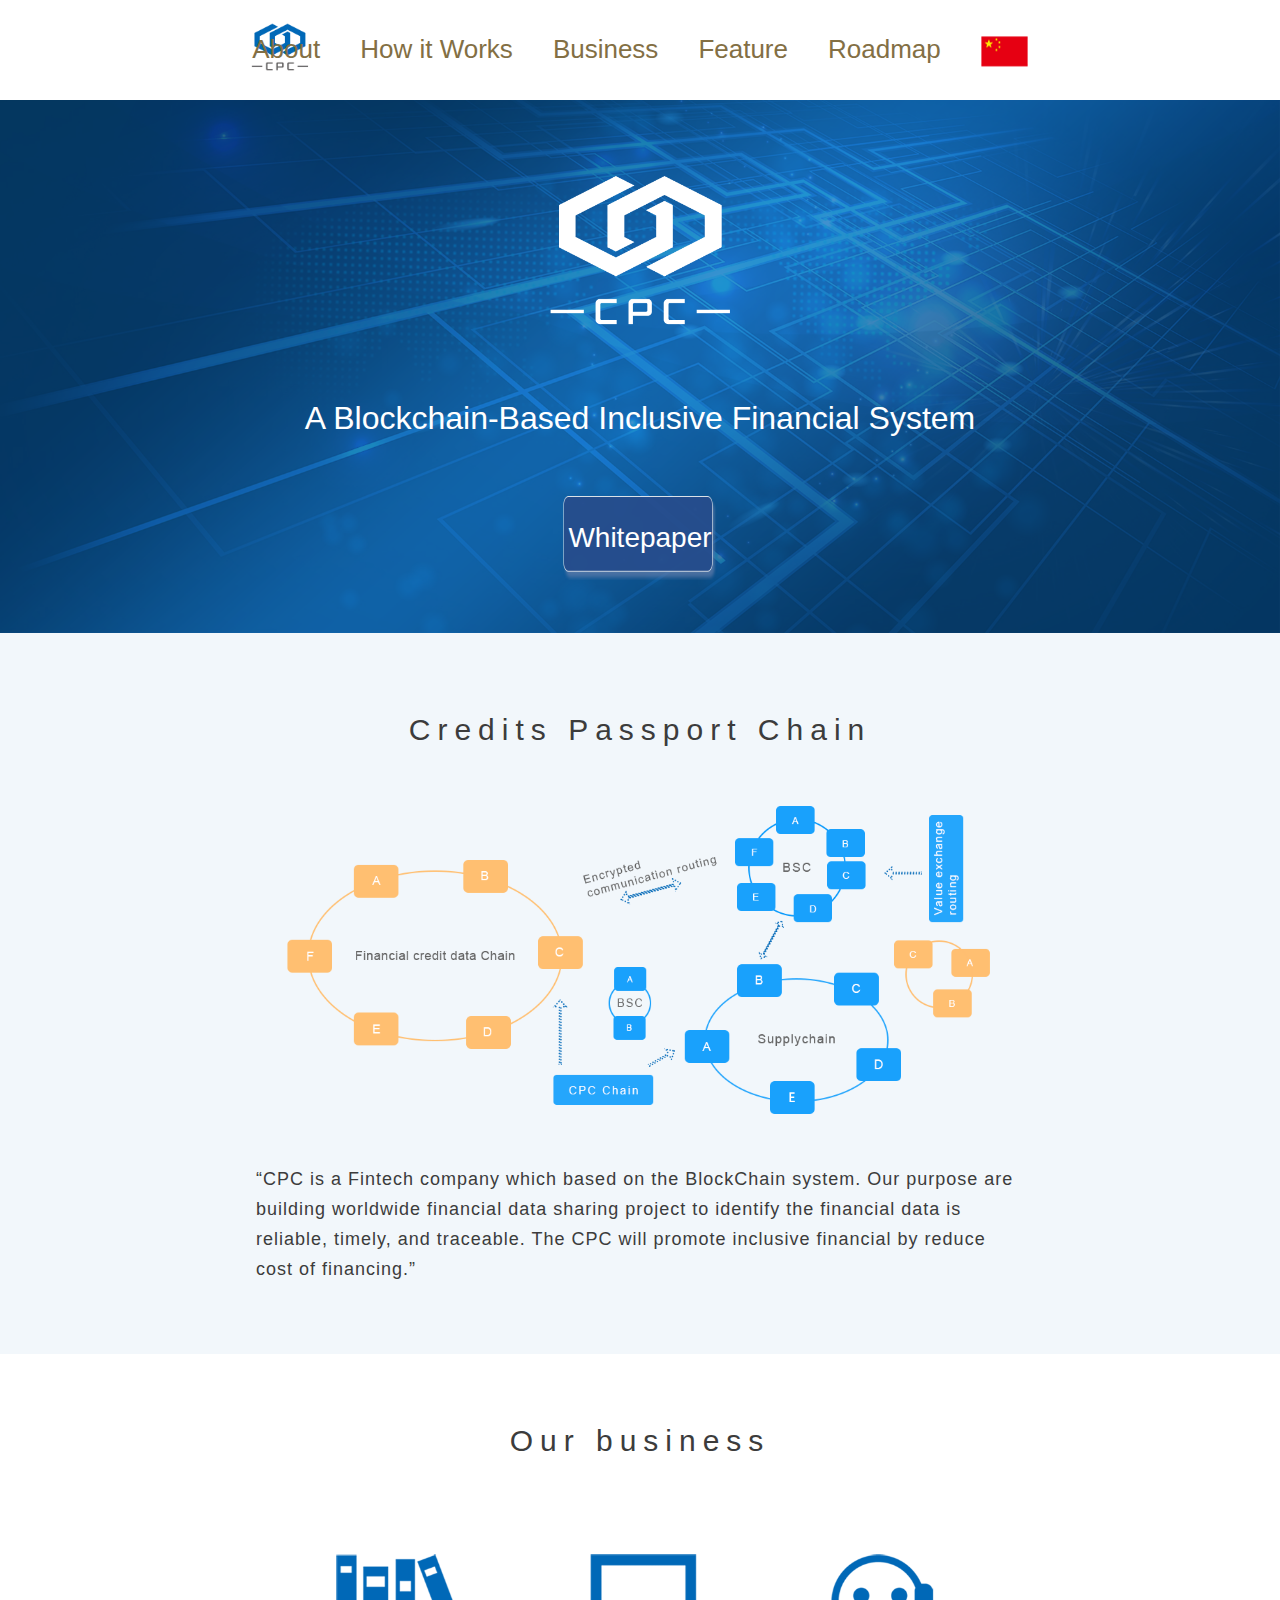
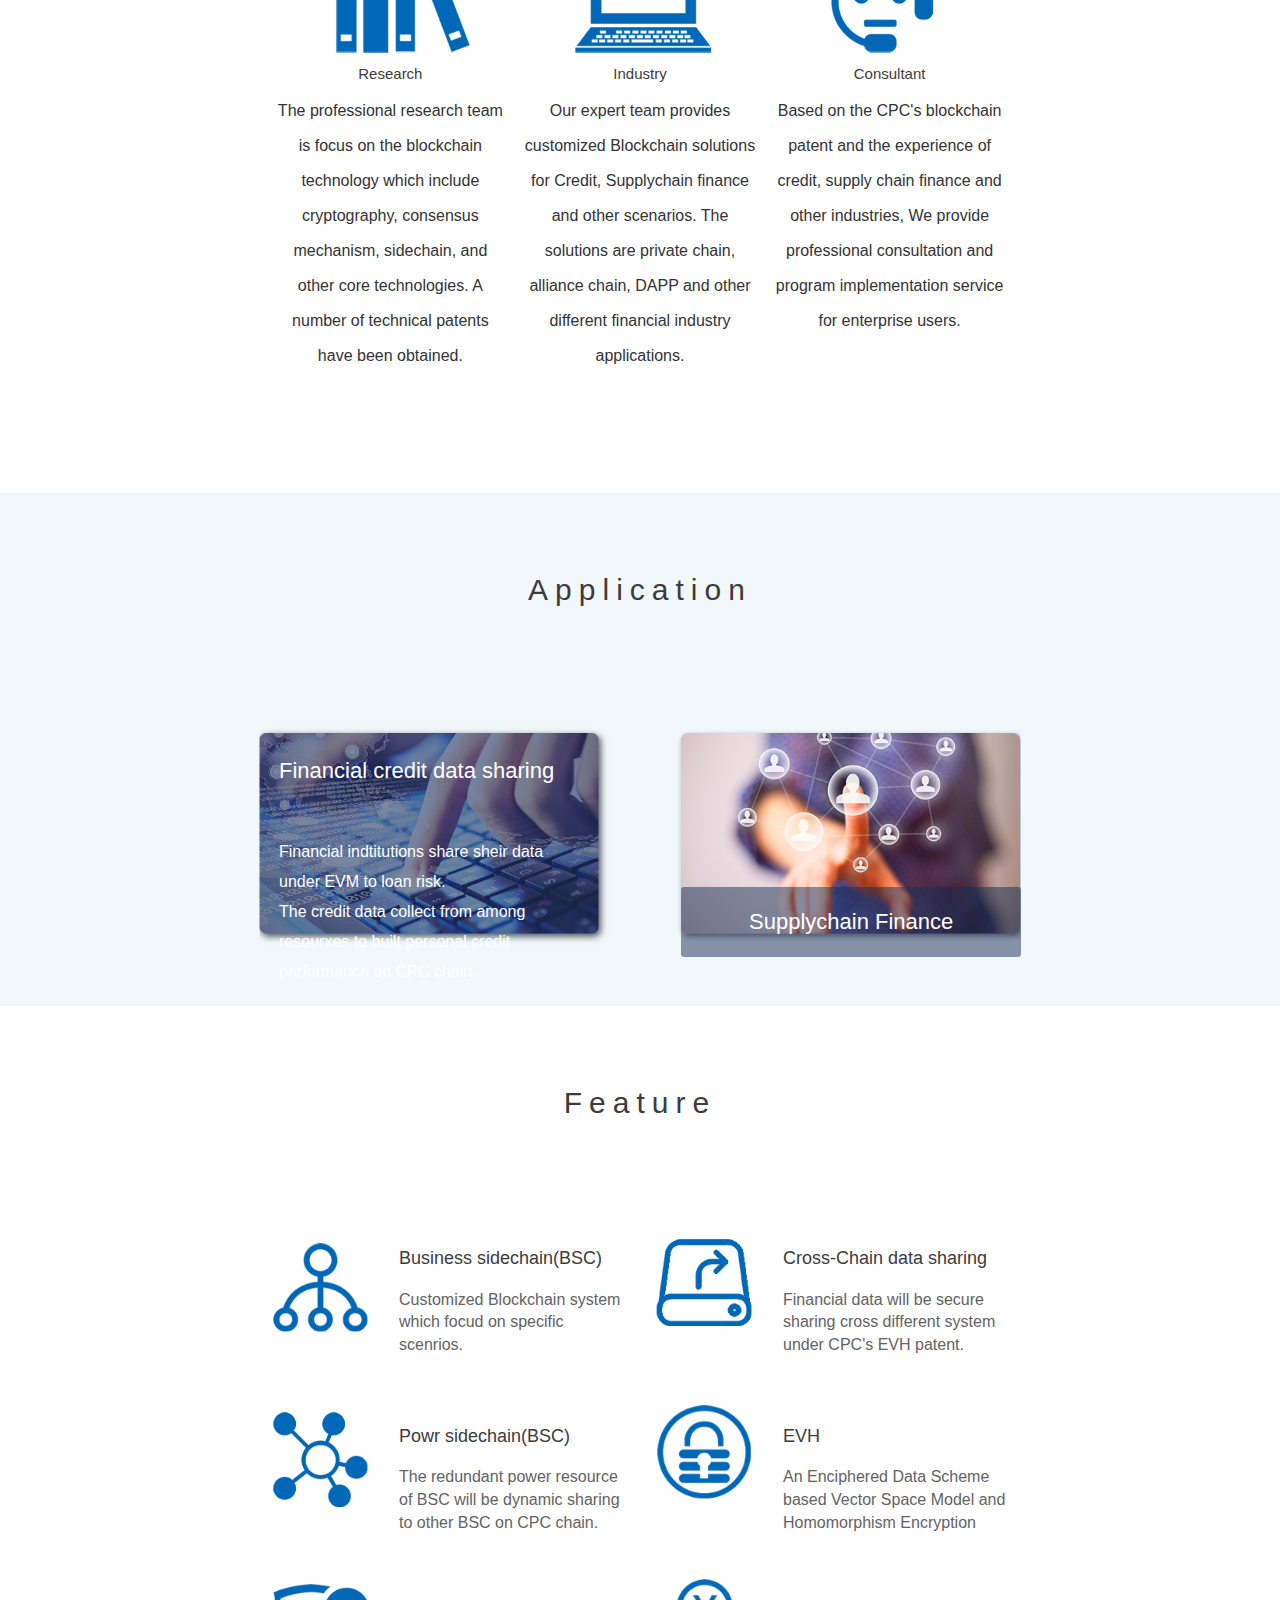
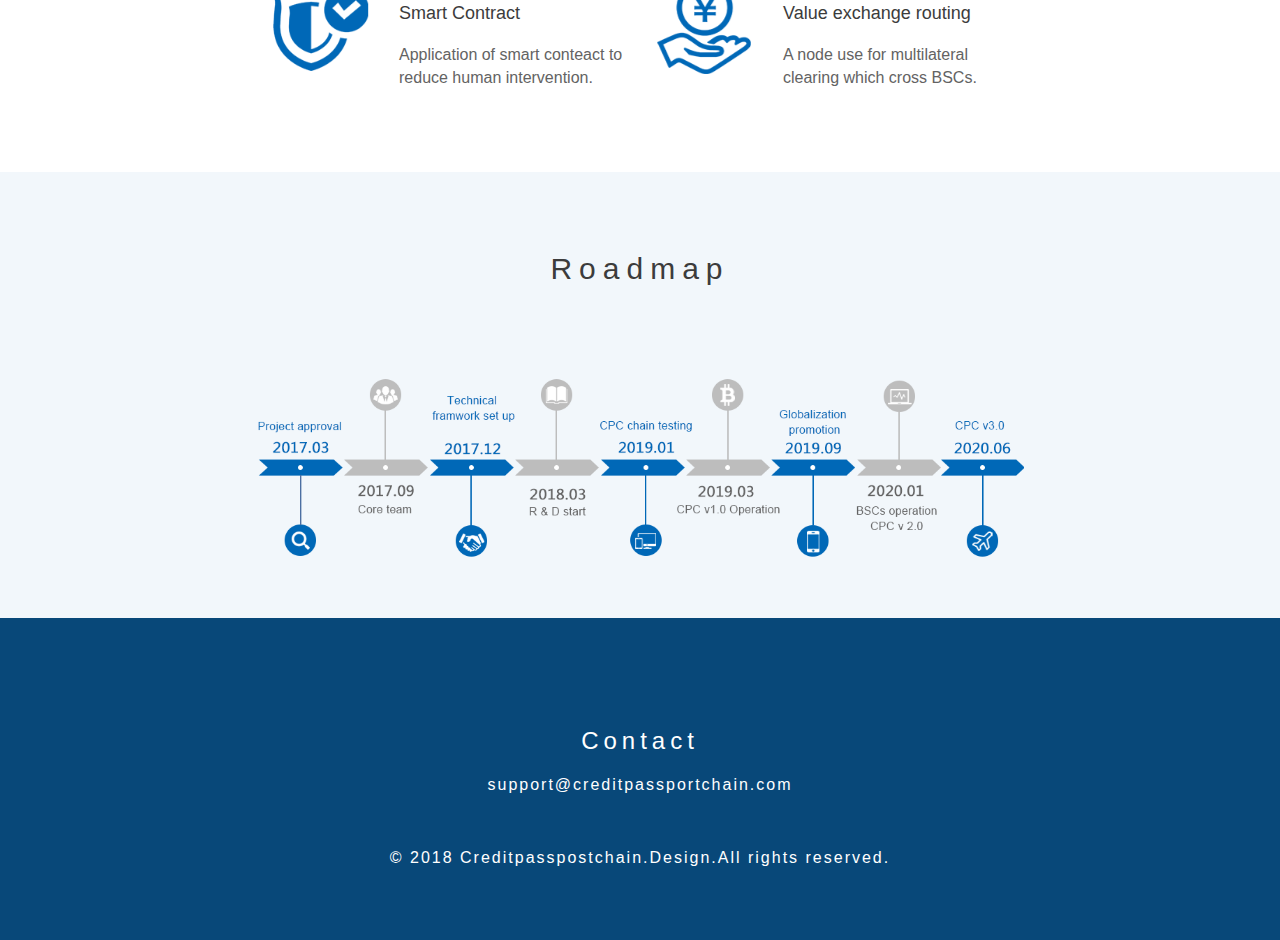
==== 信证通/index.html @ 22875850 "提交代码" ====
<!doctype html>
<html>
<head>
    <meta charset="utf-8">
    <title></title>
    <link href="bootstrap/css/bootstrap.css" rel="stylesheet" type="text/css">
    <link href="bootstrap/css/bootstrap-theme.css.no" rel="stylesheet" type="text/css">
    <link href="css/index.css" rel="stylesheet" type="text/css">
    <script src="bootstrap/jquery-1.9.1.js"></script>
    <script src="bootstrap/js/bootstrap.js"></script>
    <script src="js/index.js"></script>
    <script>
        if (/Android|webOS|iPhone|iPod|BlackBerry/i.test(navigator.userAgent)) {
            location.href = "mobile/index.html"
        }
    </script>
</head>
<body style="margin: 0 auto;">
<div>
    <div class=" navbar-fixed-top header">
        <div class="header-banner">
            <table class="s_hd">
                <tbody>
                <tr>
                    <td style="margin:0;padding:0;">
                                <span class="s_nav">
                                    <a href="#">About</a>
                                    <a href="#about">How it Works</a>
                                    <a href="#service">Business</a>
                                     <a href="#innovate">Feature</a>
                                     <a href="#roadmap">Roadmap</a>
                                    <a href="chinese.html"><img src="image/chinese.png" alt=""></a>
                                 </span>
                    </td>
                </tr>
                </tbody>
            </table>
        </div>

        <img src="image/logoE.png" alt="" class="logo" >
    </div>

    <div class="content">
        <div class="banner">
            <div class="banner-div">
                <div>
                    <h6>
                        <img class="bannerLogo" src="image/bannerLogoE.png" alt="">
                    </h6>
                    <h2 class="blockchain"> A Blockchain-Based Inclusive Financial System</h2>
                    <div class="btnBox">

                        <a href="Creditpassportchain(CPC)v2.4.6.pdf">
                            <div class="btnRight fl">Whitepaper</div>
                        </a>

                    </div>
                </div>
            </div>
            <img style="width:100%;" src="image/bannerBg.png">
        </div>
        <div class="about" id="about">
            <div>
                <h3 class="title-font">Credits Passport Chain</h3>
                <img src="image/creditsE.png">
                <p class="divBox"> “CPC is a Fintech company which based on the BlockChain system. Our purpose
                    are building worldwide financial data sharing project to identify the financial data is
                    reliable, timely, and traceable. The CPC will promote inclusive financial by reduce cost of
                    financing.”</p>
            </div>
        </div>
        <div class="service" id="service">
            <h3 class="title-font">Our business</h3>
            <img src="image/serviceBg.png" alt="">
            <div class="divBox">
                    <span>
                        <h5>Research</h5>
                        The professional research team is focus on the blockchain technology which include cryptography, consensus mechanism, sidechain, and other core technologies. A number of technical patents have been obtained.
                    </span>
                <span>
                        <h5>Industry</h5>
                        Our expert team provides customized Blockchain solutions for Credit, Supplychain finance and other scenarios. The solutions are  private chain, alliance chain, DAPP and other different financial industry applications.
                    </span>
                <span>
                        <h5>Consultant</h5>
                        Based on the CPC's blockchain patent and the experience of credit, supply chain finance and other industries, We provide professional consultation and program implementation service for enterprise users.
                    </span>
            </div>
        </div>
        <div class="business" id="business">
            <div>
                <h3 class="title-font">Application</h3>
                <div id="businessCon" class="businessCon ">
                        <span class="divBox">
                            <h5>Financial credit data sharing</h5>
                            Financial indtitutions share sheir data under EVM to loan risk.</br>
                            The credit data  collect from among resourxes to built personal credit performance on CPC chain.
                        </span>
                    <span class="spanRight divBox">
                            <h5 class="show">Supplychain Finance</h5>
                            <p class="showText">CPC provides customized Blockchain supplychain slotuions for our custom. These sloutions focus on different business scenarios.</p>
                        </span>
                </div>
            </div>
        </div>
        <div class="innovate" id="innovate">
            <h3 class="title-font">Feature</h3>
            <div id="innovate_content" class="container-fluid innovate-div">
                <div class="row">
                    <div class="col-md-2">
                        <img class="innovateCon-img" src="image/innovateLeft.png" alt="">
                    </div>
                    <div class="innovateCon col-md-4">
                            <span>
                                <h4>Business sidechain(BSC)</h4>
                                Customized Blockchain system which focud on specific scenrios.
                            </span>
                        <span>
                                <h4>Powr sidechain(BSC)</h4>
                                The redundant power resource of BSC will be dynamic sharing to other BSC on CPC chain.
                            </span>
                        <span>
                                <h4>Smart Contract</h4>
                                Application of smart conteact to reduce human intervention.
                            </span>
                    </div>
                    <div class="col-md-2">
                        <img class="innovateCon-img" src="image/innovateRight.png" alt="">
                    </div>
                    <div class="innovateCon col-md-4">
                            <span>
                                <h4>Cross-Chain data sharing</h4>
                                Financial data will be secure sharing cross different system under CPC's EVH patent.
                            </span>
                        <span>
                                <h4>EVH</h4>
                                An Enciphered Data Scheme based Vector Space Model and Homomorphism Encryption
                            </span>
                        <span>
                                <h4>Value exchange routing</h4>
                                A node use for multilateral clearing which cross BSCs.
                            </span>
                    </div>

                </div>
            </div>
        </div>
        <div class="roadmap" id="roadmap">
            <div class="roadmapCon">
                <h3 class="title-font">Roadmap</h3>
                <img class="roadmapCon-img" src="image/roadmapE.png" alt="">
            </div>
        </div>
    </div>
    <div class="footer">
        <div class="footerCon">
            <h4>Contact</h4>
            <p>support@creditpassportchain.com</p>
            <p class="footerCon-p">© 2018 Creditpasspostchain.Design.All rights reserved.</p>
        </div>
    </div>
</div>
</body>
</html>
---- 信证通/css/index.css ----
.s_hd {
    margin: 0 auto;
    border-collapse: collapse;
    border-width: 0;
    vertical-align: middle;
}

.s_nav {
    margin: 0;
}

.s_nav a {
    padding: 10px 20px 10px 20px;
    float: left;
    font-size: 26px;
    display: block;
    margin: 0;
    top: 50%;
    transform: translateY(-50%);
    text-decoration: none;
    color: #836f44;
    text-align: center;
}

.switch_lanmu {
    color: #005699 !important;
    border-bottom: 1px #005699 solid;
}

.s_nav a:hover {
    color: #005699 !important;
    border-bottom: 1px #005699 solid;
}

.logo {
    float: left;
    width: 60px;
    margin-top: -85px;
    margin-left: 250px;
}

.blockchain {
    position: absolute;
    font-size: 32px;
    color: #ffffff;
    width: 100%;
    bottom: 35%;
    text-align: center;
}

.btnBox {
    height: 92px;
}

.btnRight {
    background: url(../image/btnBg2.png);
    background-size: 100% 100%;
    position: absolute;
    left: 44%;
    bottom: 10%;
    float: left;
    /*height: 92px;*/
    width: 12%;
    color: #fff;
    font-size: 28px;
    text-align: center;
    line-height: 84px;
}

.bannerLogo {
    width: 15%;
    left: 42.5%;
    margin-top: 3%;
    position: absolute;
}

.title-font {
    font-size: 30px;
    letter-spacing: 7px;
    color: #3c3c3c;
    text-align: center;
}

.content {
    margin-top: 100px;
}

.content .banner {
    position: relative;
}

.content .banner .banner-div {
    position: absolute;
    width: 100%;
    height: 100%;
}

.content .about {
    width: 100%;
    background: #f2f7fb;
    padding-top: 60px;
    padding-bottom: 60px;
}

.content .about div img {
    width: 60%;
    margin-left: 20%;
    margin-right: 20%;
    margin-top: 50px;
}

.content .about div p {
    font-size: 18px;
    line-height: 30px;
    letter-spacing: 5px;
    margin-top: 50px;
    color: #3c3c3c;
}

.content .about .divBox {
    width: 60%;
    margin-left: 20%;
    margin-right: 20%;
    letter-spacing: 1px;
}

.content .service {
    padding: 50px 20% 120px 20%;
}

.content .service img {
    width: 80%;
    margin-left: 10%;
    margin-top: 80px;
}

.content .service h6 {
    margin: 126px 0 38px 74px;
}

.content .service div span h5 {
    font-size: 15px;
    color: #3c3c3c;
    text-align: center;
}

.content .service .divBox {
    text-align: center;
}

.content .service .divBox span {
    letter-spacing: 0;
}

.content .service div span {
    display: inline-block;
    width: 30%;
    font-size: 16px;
    line-height: 35px;
    letter-spacing: 3px;
    margin: 0 1%;
    vertical-align: top;
}

.content .business {
    width: 100%;
    background: #f2f7fb;
    padding: 60px 20% 60px 20%;
}

.content .business div .businessCon {
    background: url(../image/businesses.png);
    background-size: 100% 100%;
    margin-top: 120px;
    position: relative;
}

.content .business div .businessCon span {
    display: inline-block;
    width: 40%;
    color: #fff;
    font-size: 16px;
    line-height: 30px;
    letter-spacing: 3px;
    margin-left: 3%;
    vertical-align: top;
}

.content .business div .businessCon span h5 {
    font-size: 22px;
    line-height: 70px;
    margin-bottom: 10%;
}

.content .business div .businessCon .spanRight {
    position: absolute;
    display: inline-block;
    width: 44.2%;
    height: 92%;
    color: #fff;
    font-size: 16px;
    margin-left: 12.4%;
    margin-top: 1%;
    font-weight: 500;
    vertical-align: bottom;
}

.content .business div .businessCon .spanRight h5 {
    color: #fff;
    font-size: 22px;
    /*height: 70px;*/
    /*padding: 3px;*/
    /*line-height: 70px;*/
    padding-left: 4%;
    padding-right: 4%;
    background: rgba(24, 44, 82, 0.5);
    text-align: center;
    margin-top: 45.1%;
    border-radius: 3px;
}

.content .business div .businessCon .spanRight .showText {
    display: none;
    padding: 0 20px;
    font-size: 16px;
}

.content .business div .businessCon .divBox {
    letter-spacing: 0;
}

.content .innovate {
    width: 100%;
    padding: 60px 20% 0px 20%;
    margin: 0 auto;
}

.innovate-div {
    margin-top: 120px;
}

.innovateCon-img {
    width: 100%;
}

.innovateCon {
    height: 100%;
}

.innovateCon span {
    display: block;
    font-size: 16px;
    color: #636363;
    letter-spacing: 1px;
    background: #fff;
}

.innovateCon span h4, .content .innovate .innovateCon .innovateCon-right div span h4 {
    font-size: 18px;
    color: #3c3c3c;
    margin-bottom: 20px;
}

.innovateCon span {
    letter-spacing: 0;
}

.fl {
    float: left;
}

.content .roadmap {
    background: #f2f7fb;
    width: 100%;
    background: #f2f7fb;
    padding: 60px 20% 60px 20%;
}

.roadmapCon-img {
    width: 100%;
    margin-top: 80px;
}

.footer {
    background: #084879;
    padding: 100px 20% 60px 20%;
}

.footer .footerCon {
    color: #fff;
    margin: 0 auto;
}

.footer .footerCon h4 {
    font-size: 24px;
    font-family: 'Arial';
    letter-spacing: 5px;
    margin-bottom: 20px;
    text-align: center;
}

.footer .footerCon p {
    font-size: 16px;
    letter-spacing: 2px;
    text-align: center;
}

.footer .footerCon .footerCon-p {
    margin-top: 50px;
}

.header {
    background-color: #FFFFFF;
}

.header-banner {
    height: 50px;
    margin-top: 50px;
}

.content.banner {
    width: 100%;
    height: 100%;
}
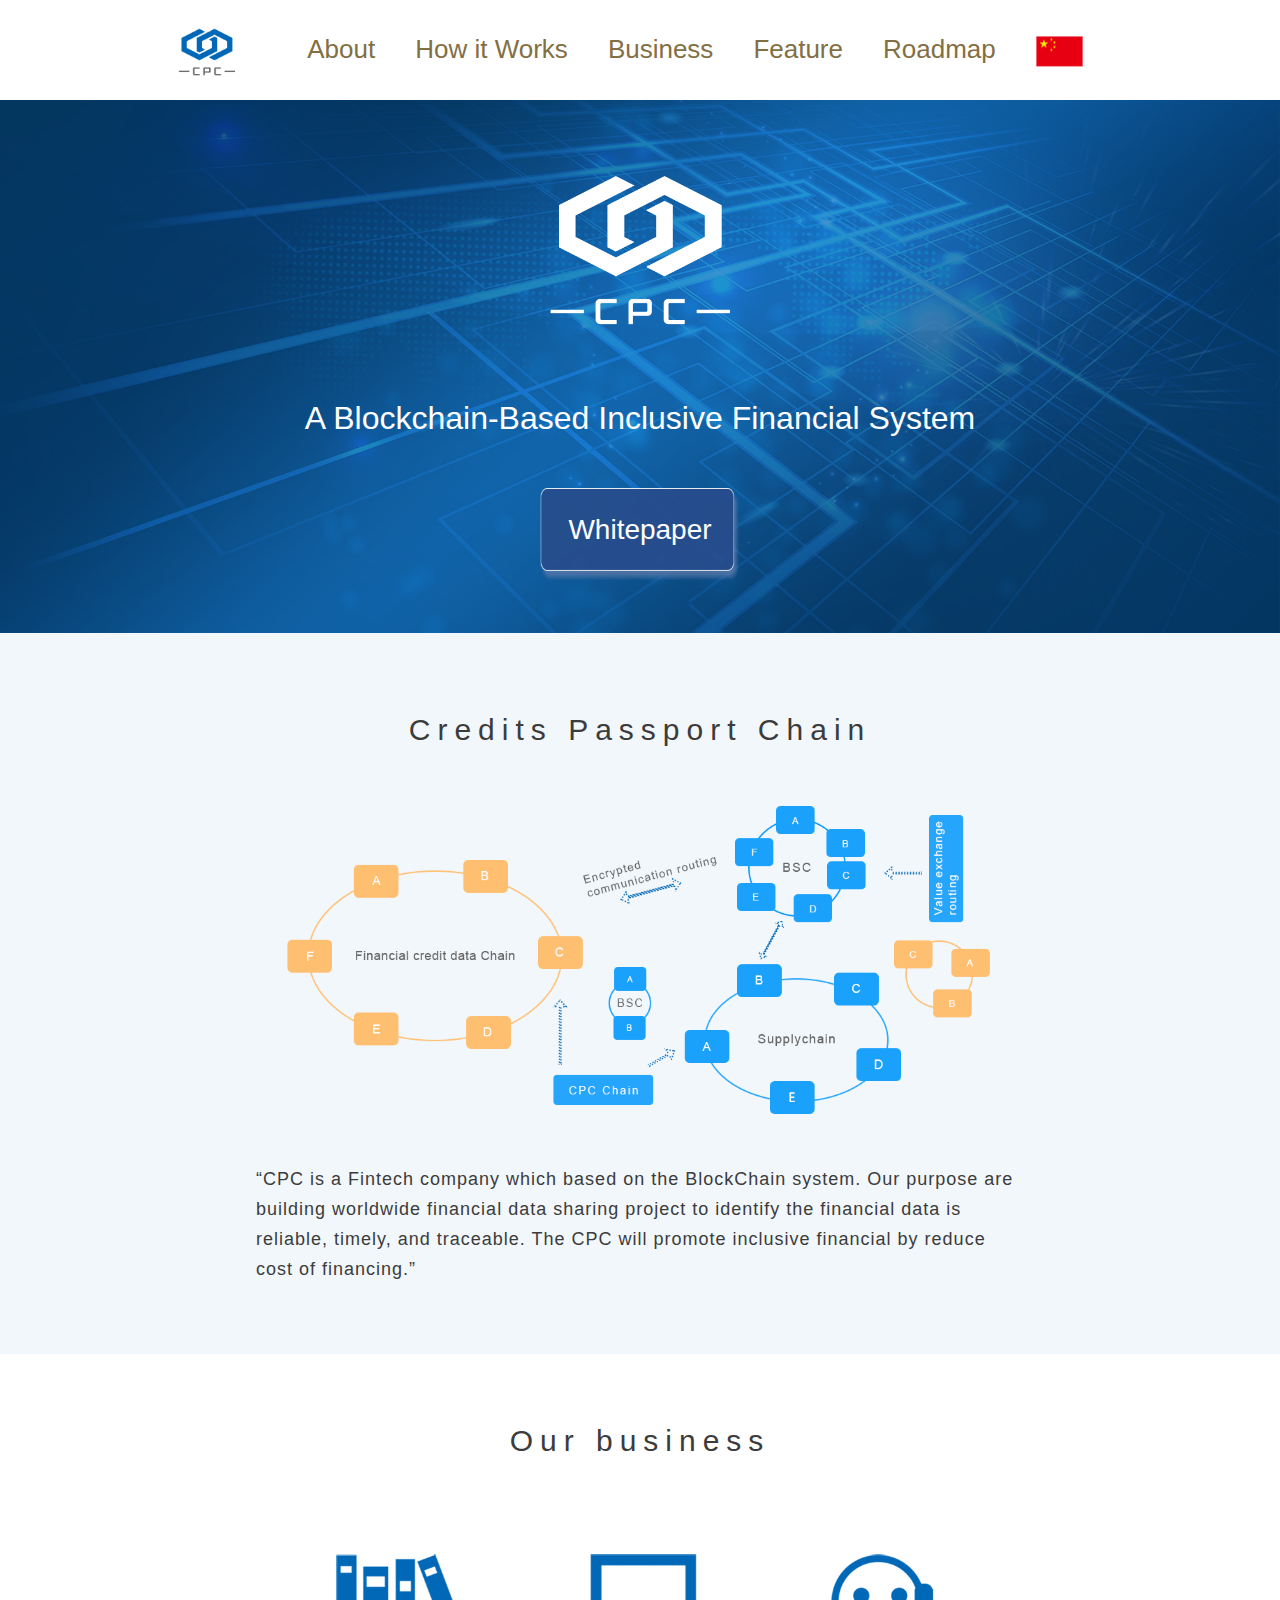
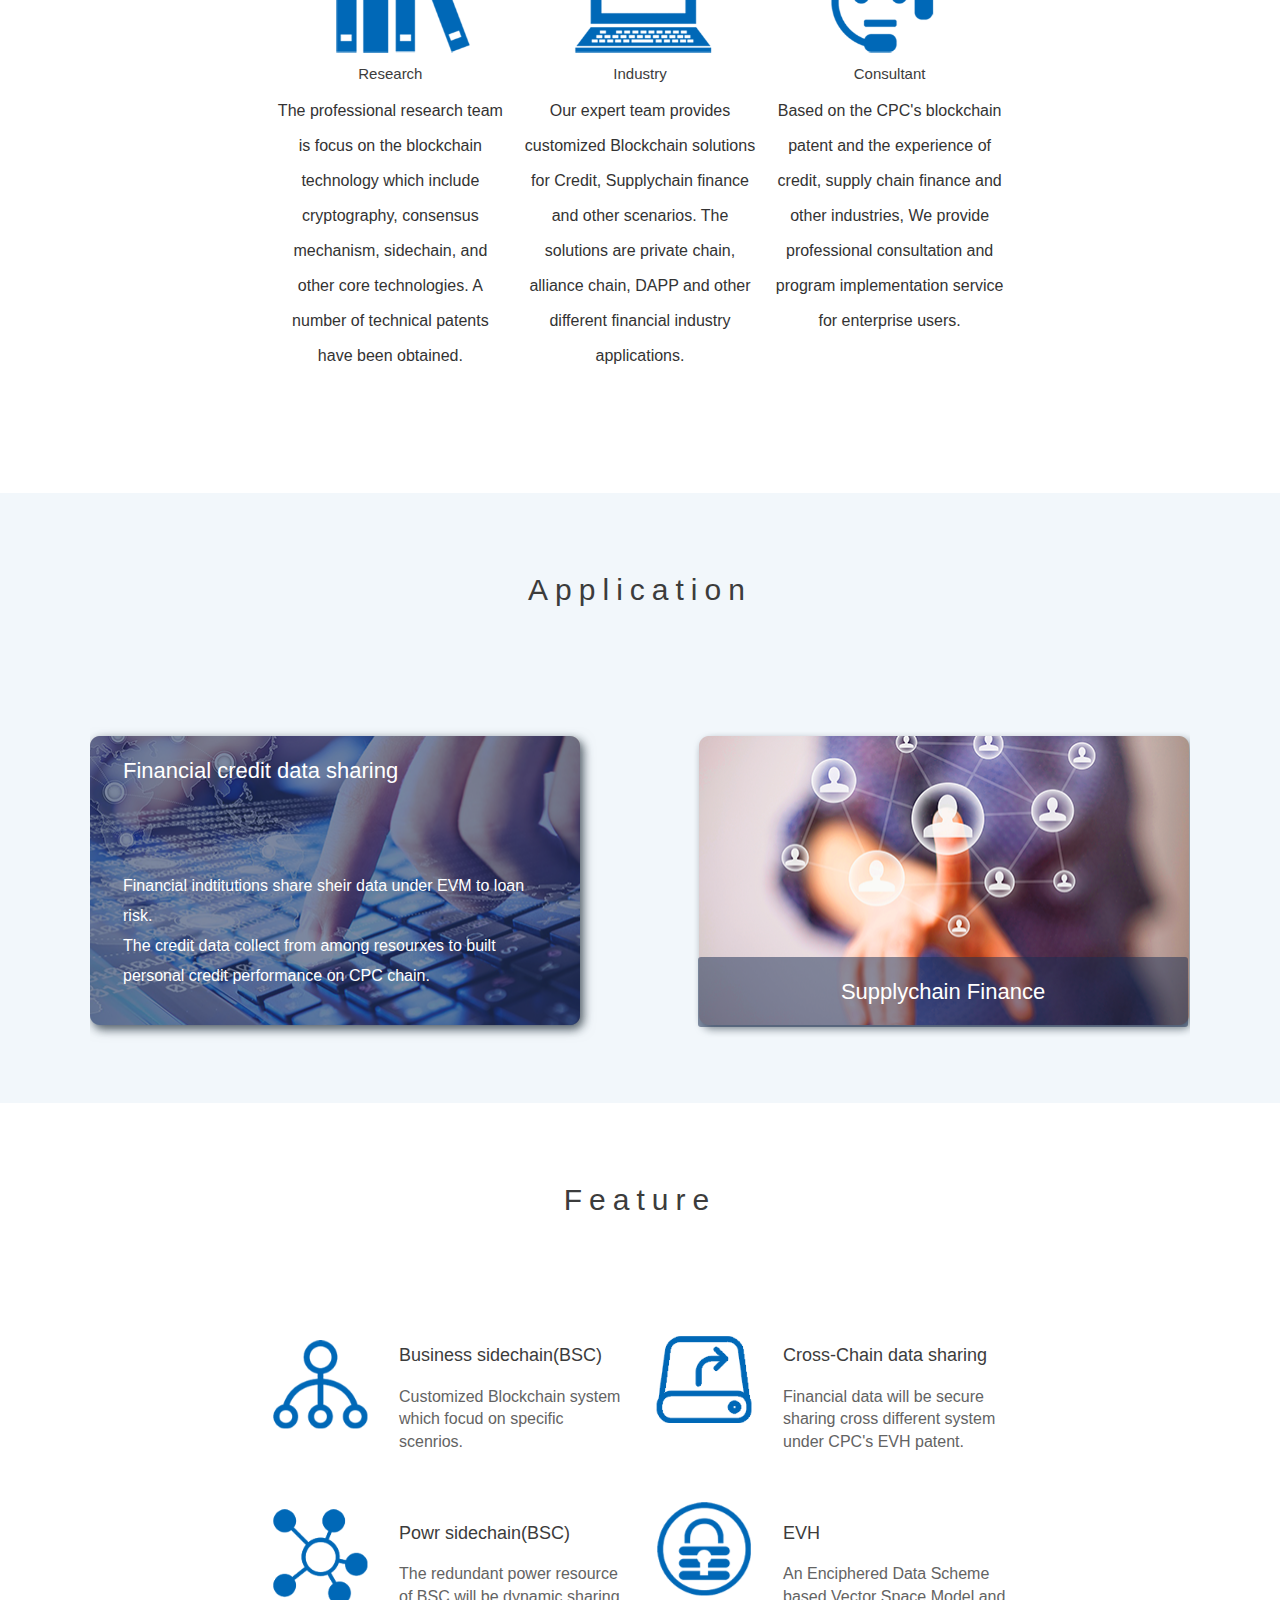
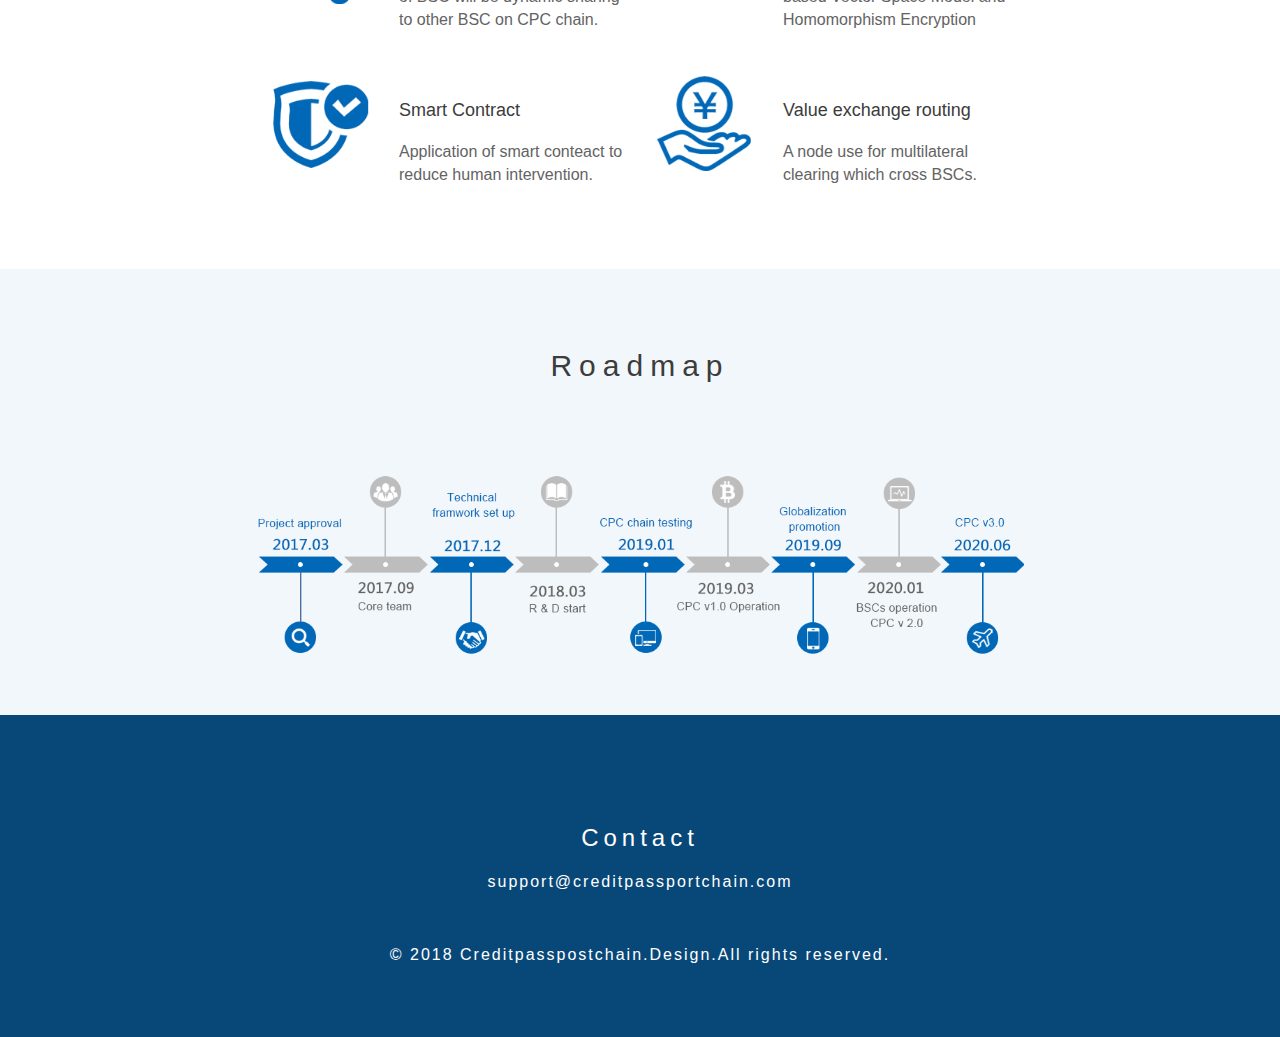
==== commit a6122b6a: "提交代码" ====
--- a/信证通/index.html
+++ b/信证通/index.html
@@ -14,6 +14,11 @@
             location.href = "mobile/index.html"
         }
     </script>
+    <style>
+        body {
+            font-family: Arial;
+        }
+    </style>
 </head>
 <body style="margin: 0 auto;">
 <div>
@@ -24,6 +29,7 @@
                 <tr>
                     <td style="margin:0;padding:0;">
                                 <span class="s_nav">
+                                    <img src="image/logoE.png" alt="" class="logo">
                                     <a href="#">About</a>
                                     <a href="#about">How it Works</a>
                                     <a href="#service">Business</a>
@@ -36,8 +42,6 @@
                 </tbody>
             </table>
         </div>
-
-        <img src="image/logoE.png" alt="" class="logo" >
     </div>
 
     <div class="content">
@@ -61,7 +65,7 @@
         </div>
         <div class="about" id="about">
             <div>
-                <h3 class="title-font">Credits Passport Chain</h3>
+                <h3 class="title-font arial">Credits Passport Chain</h3>
                 <img src="image/creditsE.png">
                 <p class="divBox"> “CPC is a Fintech company which based on the BlockChain system. Our purpose
                     are building worldwide financial data sharing project to identify the financial data is
--- a/信证通/css/index.css
+++ b/信证通/css/index.css
@@ -1,3 +1,7 @@
+body {
+    font-family: "Microsoft Yahei", Arial
+}
+
 .s_hd {
     margin: 0 auto;
     border-collapse: collapse;
@@ -18,6 +22,7 @@
     top: 50%;
     transform: translateY(-50%);
     text-decoration: none;
+    font-family: Arial;
     color: #836f44;
     text-align: center;
 }
@@ -35,8 +40,8 @@
 .logo {
     float: left;
     width: 60px;
-    margin-top: -85px;
-    margin-left: 250px;
+    margin-right: 50px;
+    margin-top: -30px;
 }
 
 .blockchain {
@@ -56,11 +61,14 @@
     background: url(../image/btnBg2.png);
     background-size: 100% 100%;
     position: absolute;
-    left: 44%;
+    /*left: 42%;*/
     bottom: 10%;
     float: left;
+    left: 50%;
+    transform: translateX(-50%);
     /*height: 92px;*/
-    width: 12%;
+    height: 92px;
+    width: 200px;
     color: #fff;
     font-size: 28px;
     text-align: center;
@@ -165,42 +173,47 @@
 .content .business {
     width: 100%;
     background: #f2f7fb;
-    padding: 60px 20% 60px 20%;
+    padding: 60px 0% 60px 0%;
 }
 
 .content .business div .businessCon {
     background: url(../image/businesses.png);
     background-size: 100% 100%;
+    left: 50%;
+    width:1110px ;
+    transform: translateX(-50%);
+    position: absolute;
     margin-top: 120px;
+    height: 317px;
     position: relative;
 }
 
 .content .business div .businessCon span {
     display: inline-block;
-    width: 40%;
+    width: 420px;
     color: #fff;
     font-size: 16px;
     line-height: 30px;
     letter-spacing: 3px;
-    margin-left: 3%;
+    margin-left: 38px;
     vertical-align: top;
 }
 
 .content .business div .businessCon span h5 {
     font-size: 22px;
     line-height: 70px;
-    margin-bottom: 10%;
+    margin-bottom: 65px;
 }
 
 .content .business div .businessCon .spanRight {
     position: absolute;
     display: inline-block;
-    width: 44.2%;
-    height: 92%;
-    color: #fff;
-    font-size: 16px;
-    margin-left: 12.4%;
-    margin-top: 1%;
+    width: 490px;
+    height: 290px;
+    color: #fff;
+    font-size: 16px;
+    margin-left: 155px;
+    margin-top: 10px;
     font-weight: 500;
     vertical-align: bottom;
 }
@@ -322,3 +335,7 @@
     width: 100%;
     height: 100%;
 }
+
+.arial {
+    font-family: Arial;
+}
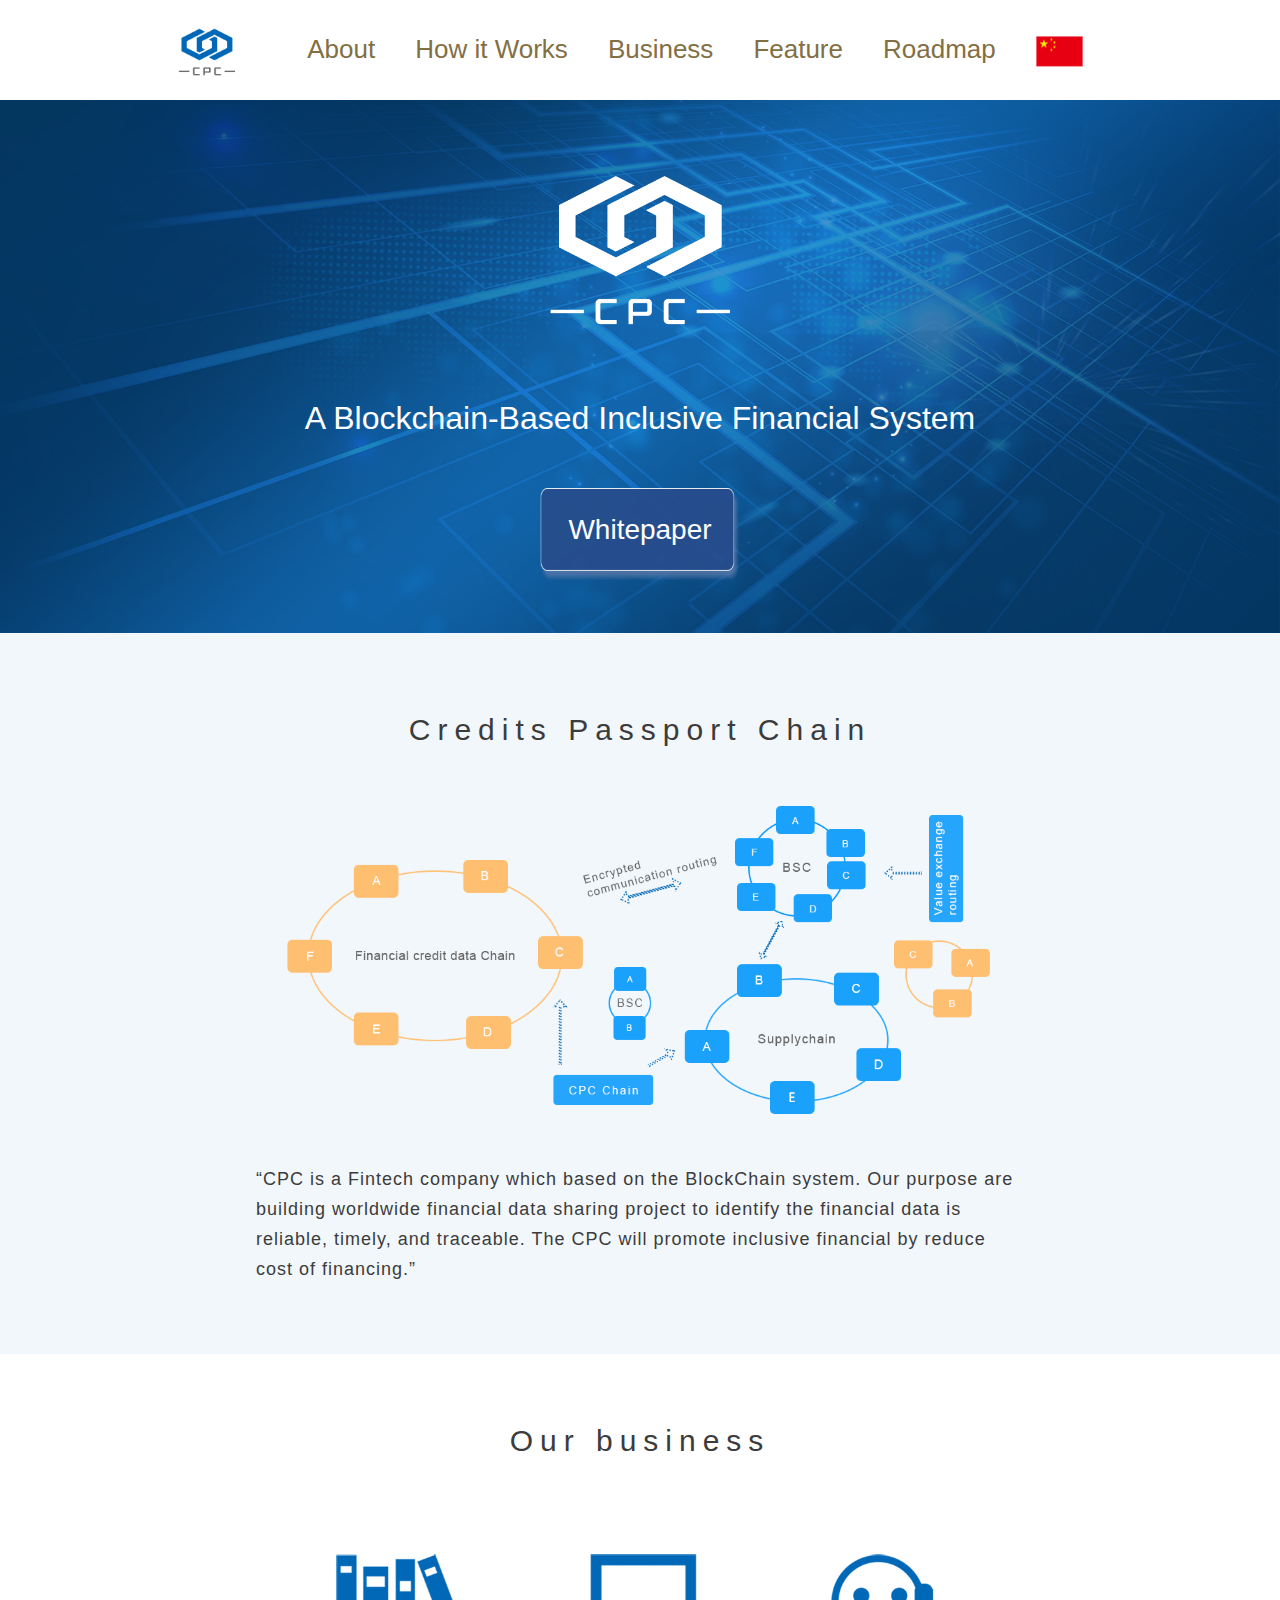
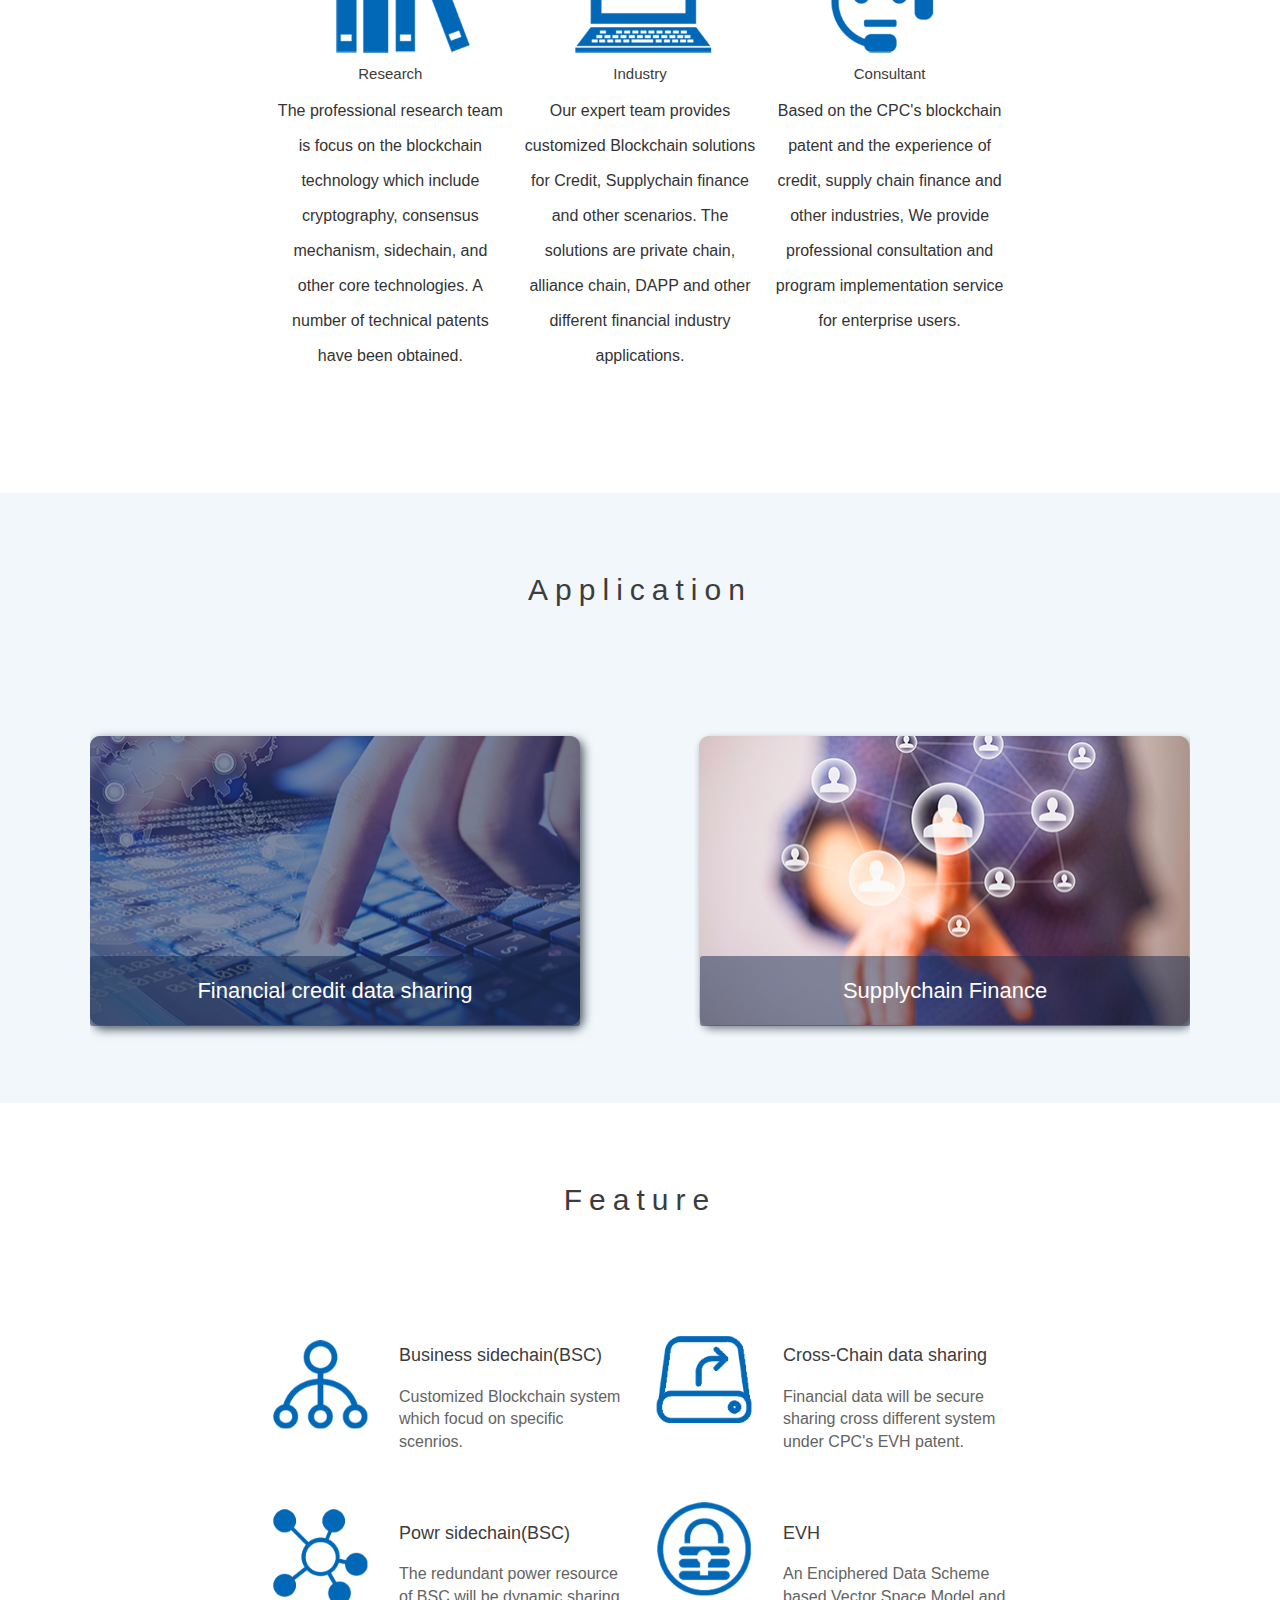
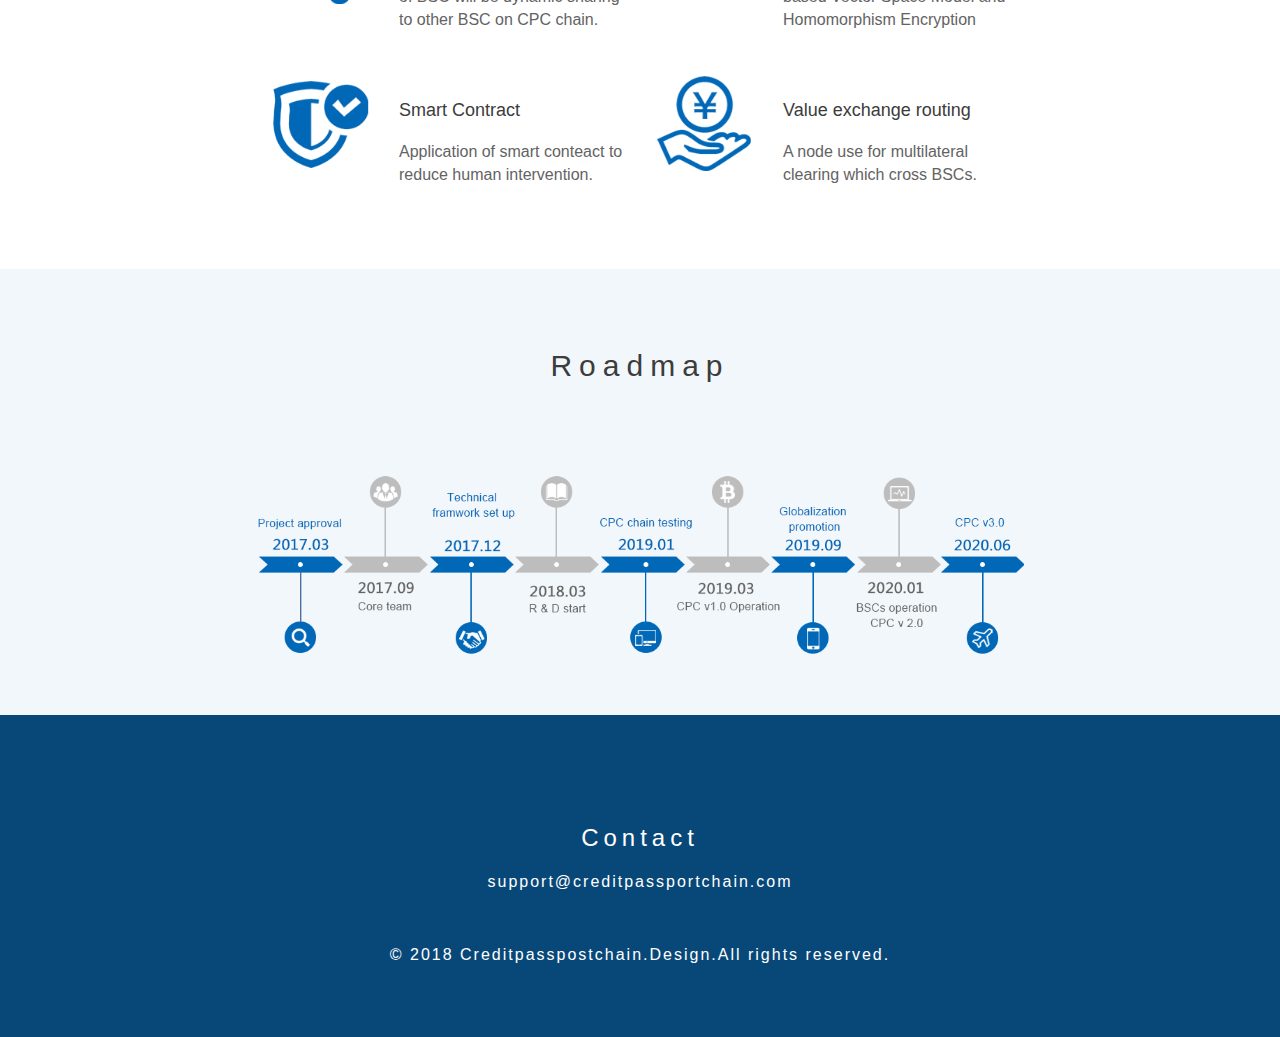
==== commit bd37f0b2: "太简单吗" ====
--- a/信证通/index.html
+++ b/信证通/index.html
@@ -95,10 +95,11 @@
             <div>
                 <h3 class="title-font">Application</h3>
                 <div id="businessCon" class="businessCon ">
-                        <span class="divBox">
-                            <h5>Financial credit data sharing</h5>
-                            Financial indtitutions share sheir data under EVM to loan risk.</br>
+                        <span  class="spanLeft divBox">
+                            <h5 class="show">Financial credit data sharing</h5>
+                            <p class="showText">Financial indtitutions share sheir data under EVM to loan risk.</br>
                             The credit data  collect from among resourxes to built personal credit performance on CPC chain.
+                            </p>
                         </span>
                     <span class="spanRight divBox">
                             <h5 class="show">Supplychain Finance</h5>
--- a/信证通/css/index.css
+++ b/信证通/css/index.css
@@ -195,7 +195,7 @@
     font-size: 16px;
     line-height: 30px;
     letter-spacing: 3px;
-    margin-left: 38px;
+    margin-left: 5px;
     vertical-align: top;
 }
 
@@ -205,34 +205,57 @@
     margin-bottom: 65px;
 }
 
-.content .business div .businessCon .spanRight {
+.content .business div .businessCon .spanLeft {
     position: absolute;
     display: inline-block;
     width: 490px;
     height: 290px;
     color: #fff;
     font-size: 16px;
-    margin-left: 155px;
     margin-top: 10px;
     font-weight: 500;
     vertical-align: bottom;
 }
-
-.content .business div .businessCon .spanRight h5 {
+.content .business div .businessCon .spanLeft h5 {
     color: #fff;
     font-size: 22px;
     /*height: 70px;*/
     /*padding: 3px;*/
     /*line-height: 70px;*/
-    padding-left: 4%;
-    padding-right: 4%;
+    padding-left: 23px;
+    padding-right: 23px;
     background: rgba(24, 44, 82, 0.5);
     text-align: center;
-    margin-top: 45.1%;
+    margin-top: 220px;
     border-radius: 3px;
 }
-
-.content .business div .businessCon .spanRight .showText {
+.content .business div .businessCon .spanRight {
+    position: absolute;
+    display: inline-block;
+    width: 490px;
+    height: 290px;
+    color: #fff;
+    font-size: 16px;
+    margin-left: 615px;
+    margin-top: 10px;
+    font-weight: 500;
+    vertical-align: bottom;
+}
+
+.content .business div .businessCon .spanRight h5 {
+    color: #fff;
+    font-size: 22px;
+    /*height: 70px;*/
+    /*padding: 3px;*/
+    /*line-height: 70px;*/
+    padding-left: 23px;
+    padding-right: 23px;
+    background: rgba(24, 44, 82, 0.5);
+    text-align: center;
+    margin-top: 220px;
+    border-radius: 3px;
+}
+.showText {
     display: none;
     padding: 0 20px;
     font-size: 16px;
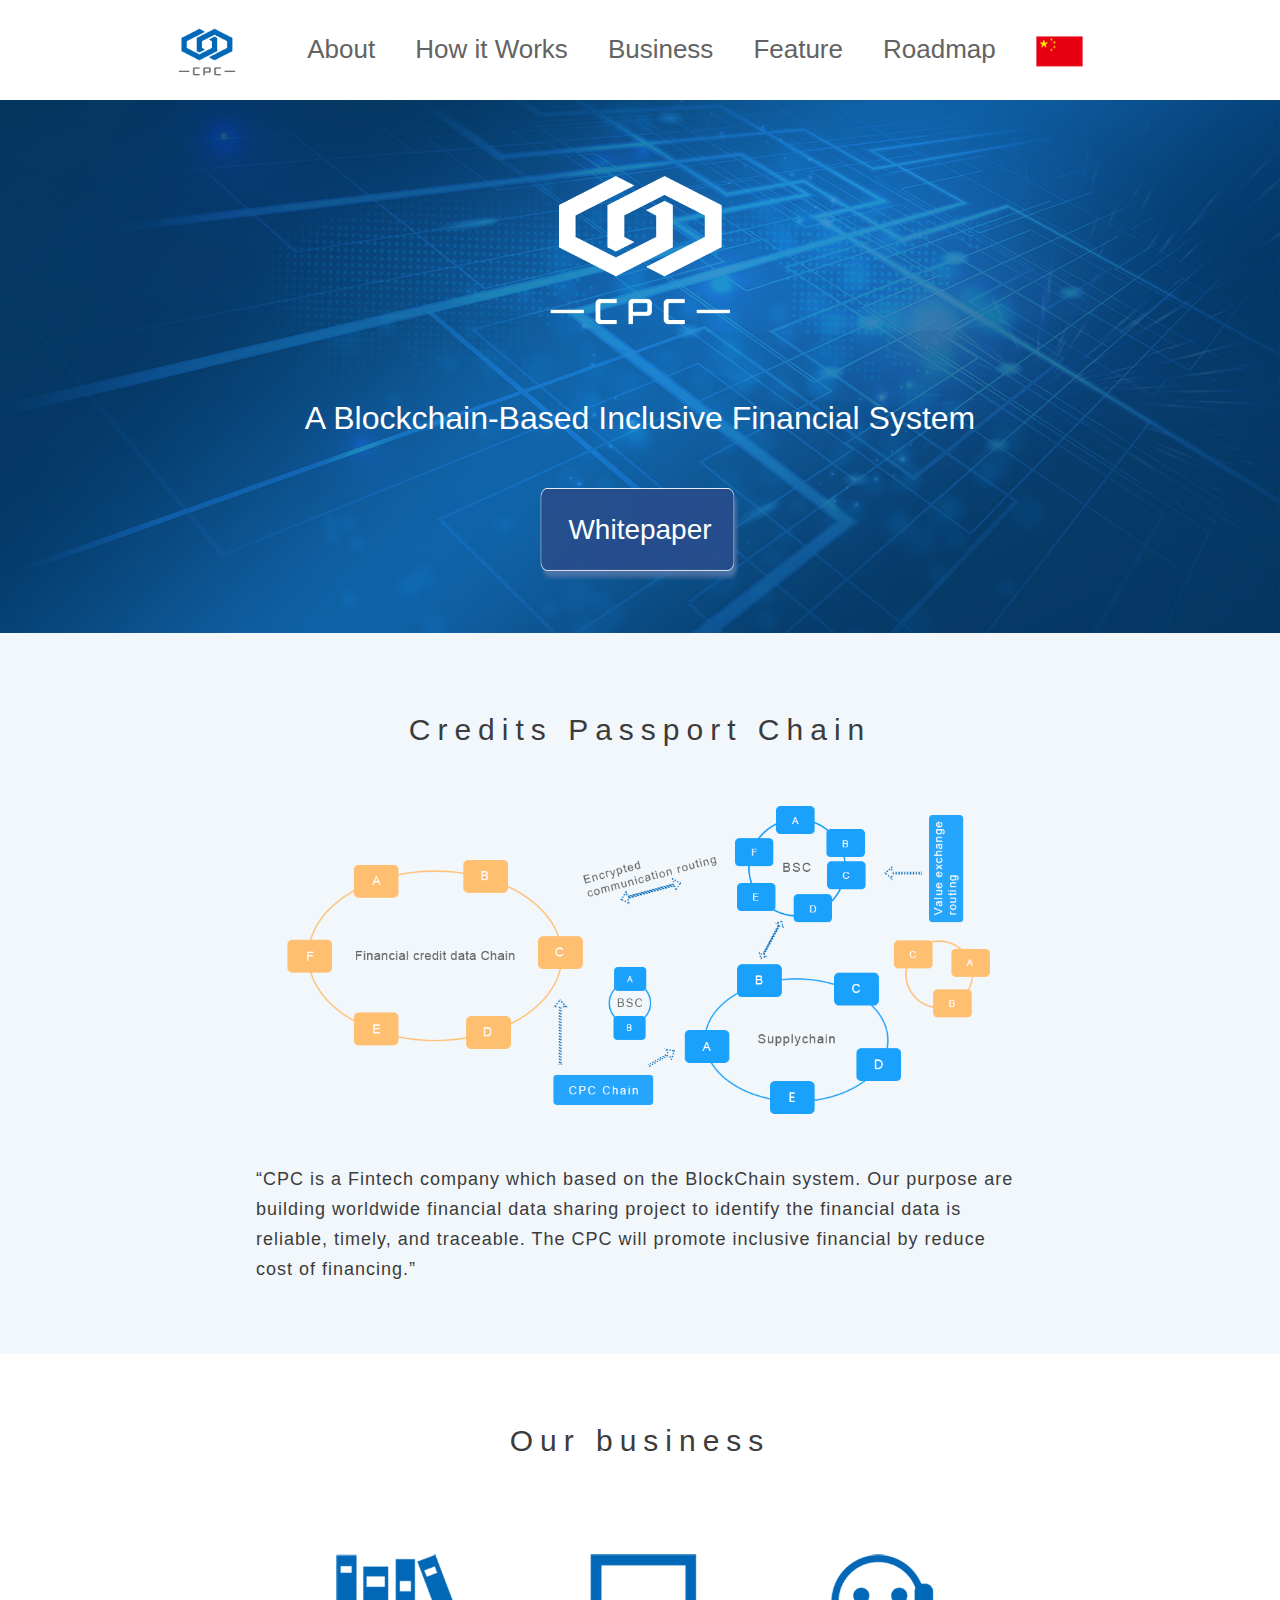
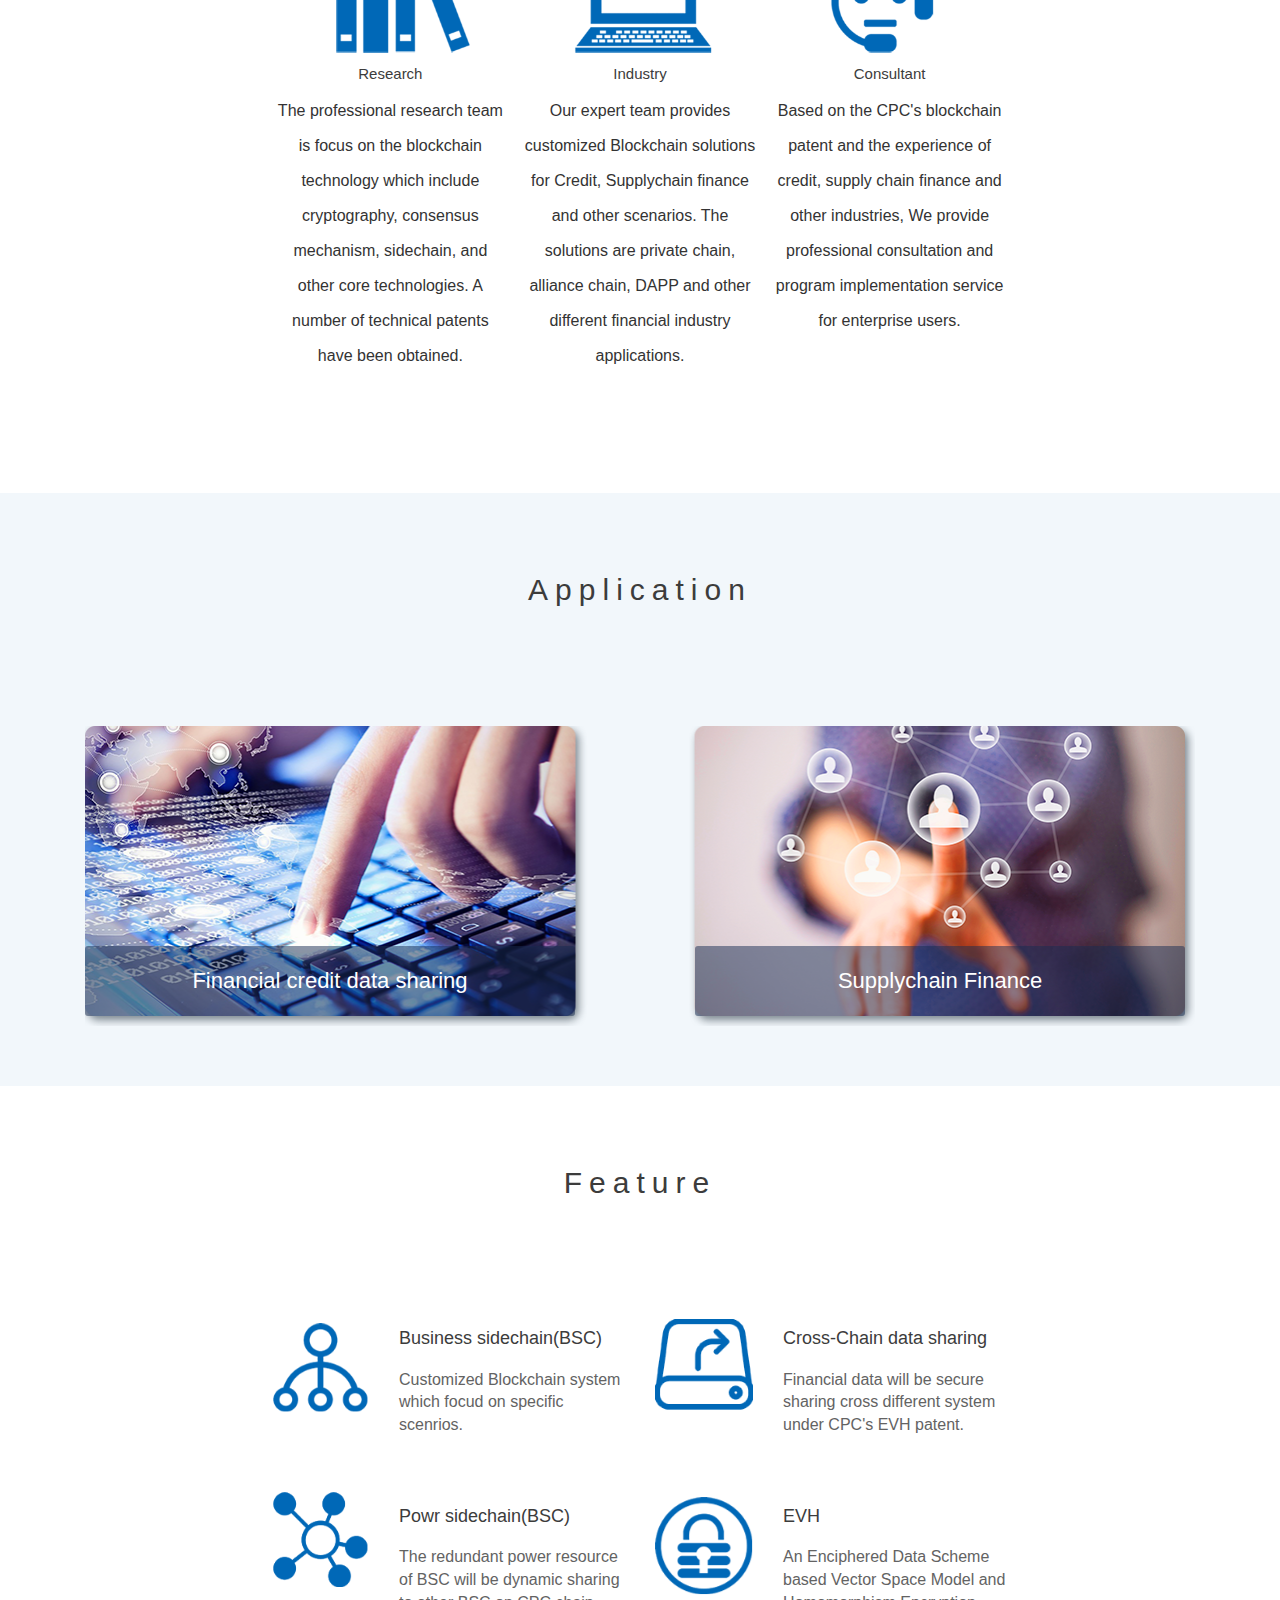
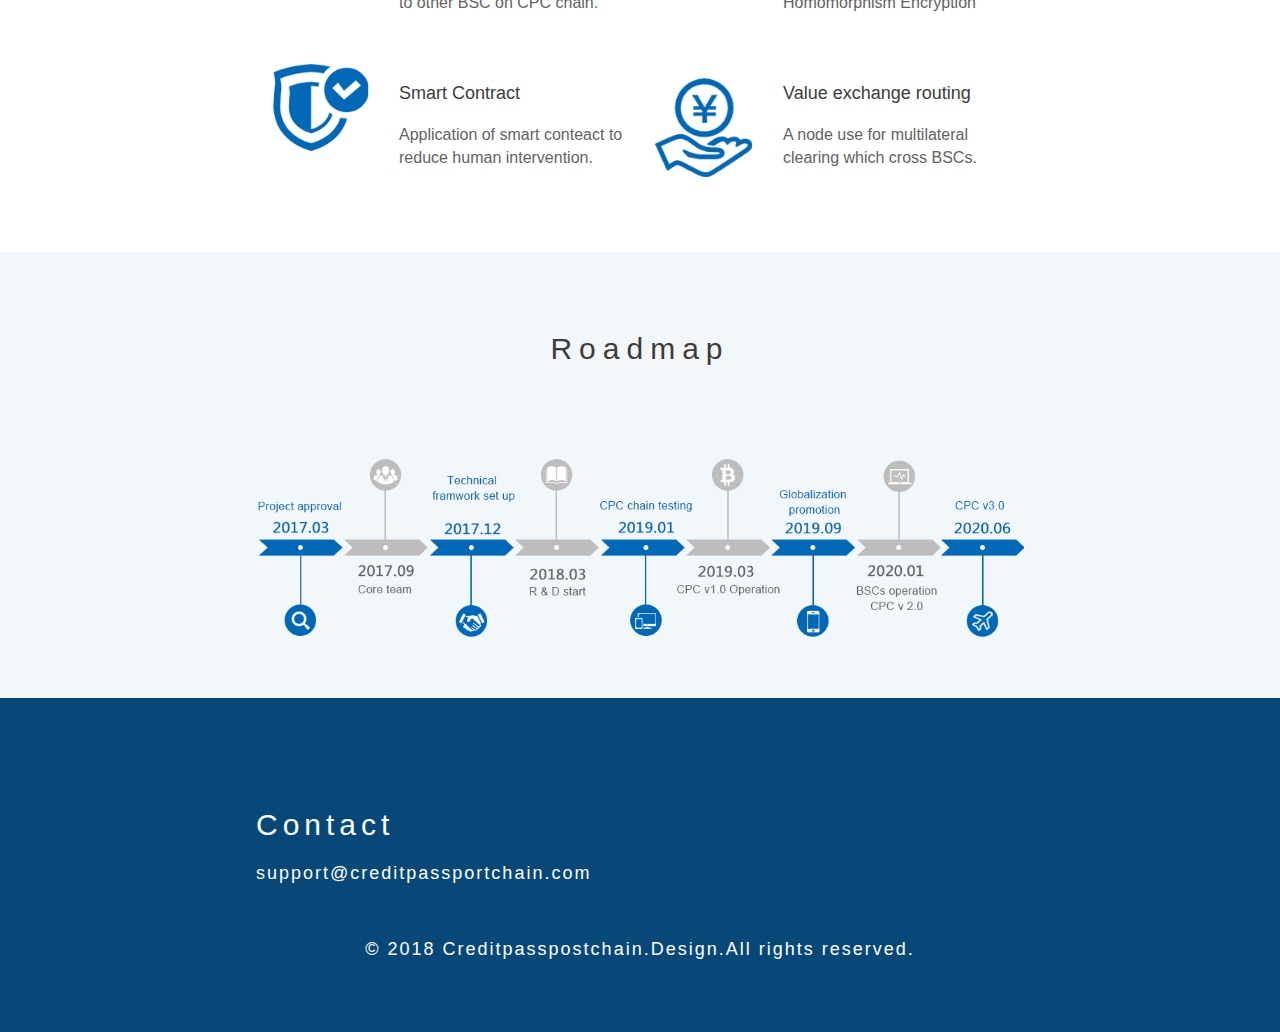
==== commit aab36541: "提交代码" ====
--- a/信证通/index.html
+++ b/信证通/index.html
@@ -92,22 +92,31 @@
             </div>
         </div>
         <div class="business" id="business">
-            <div>
-                <h3 class="title-font">Application</h3>
-                <div id="businessCon" class="businessCon ">
-                        <span  class="spanLeft divBox">
+            <table class="s_hd">
+                <tbody>
+                <tr>
+                    <td style="margin:0;padding:0;">
+                        <div>
+                            <h3 class="title-font">Application</h3>
+                            <div id="businessCon" class="businessCon ">
+                        <span class="spanLeft divBox">
                             <h5 class="show">Financial credit data sharing</h5>
                             <p class="showText">Financial indtitutions share sheir data under EVM to loan risk.</br>
-                            The credit data  collect from among resourxes to built personal credit performance on CPC chain.
+                                The credit data  collect from among resourxes to built personal credit performance on CPC chain.
                             </p>
                         </span>
-                    <span class="spanRight divBox">
+                                <span class="spanRight divBox">
                             <h5 class="show">Supplychain Finance</h5>
                             <p class="showText">CPC provides customized Blockchain supplychain slotuions for our custom. These sloutions focus on different business scenarios.</p>
                         </span>
-                </div>
-            </div>
+                            </div>
+                        </div>
+                    </td>
+                </tr>
+                </tbody>
+            </table>
         </div>
+
         <div class="innovate" id="innovate">
             <h3 class="title-font">Feature</h3>
             <div id="innovate_content" class="container-fluid innovate-div">
--- a/信证通/css/index.css
+++ b/信证通/css/index.css
@@ -23,7 +23,7 @@
     transform: translateY(-50%);
     text-decoration: none;
     font-family: Arial;
-    color: #836f44;
+    color: #636363;
     text-align: center;
 }
 
@@ -179,49 +179,31 @@
 .content .business div .businessCon {
     background: url(../image/businesses.png);
     background-size: 100% 100%;
-    left: 50%;
-    width:1110px ;
-    transform: translateX(-50%);
+    width: 1110px;
     position: absolute;
     margin-top: 120px;
-    height: 317px;
+    height: 300px;
     position: relative;
 }
 
 .content .business div .businessCon span {
-    display: inline-block;
-    width: 420px;
-    color: #fff;
-    font-size: 16px;
-    line-height: 30px;
-    letter-spacing: 3px;
-    margin-left: 5px;
-    vertical-align: top;
-}
-
-.content .business div .businessCon span h5 {
-    font-size: 22px;
-    line-height: 70px;
-    margin-bottom: 65px;
-}
-
-.content .business div .businessCon .spanLeft {
-    position: absolute;
     display: inline-block;
     width: 490px;
     height: 290px;
     color: #fff;
     font-size: 16px;
-    margin-top: 10px;
+    line-height: 30px;
+    letter-spacing: 3px;
+    vertical-align: bottom;
     font-weight: 500;
-    vertical-align: bottom;
-}
-.content .business div .businessCon .spanLeft h5 {
+    position: absolute;
+}
+
+.content .business div .businessCon span h5 {
+    font-size: 22px;
+    line-height: 70px;
+    margin-bottom: 65px;
     color: #fff;
-    font-size: 22px;
-    /*height: 70px;*/
-    /*padding: 3px;*/
-    /*line-height: 70px;*/
     padding-left: 23px;
     padding-right: 23px;
     background: rgba(24, 44, 82, 0.5);
@@ -229,32 +211,15 @@
     margin-top: 220px;
     border-radius: 3px;
 }
+
+.content .business div .businessCon .spanLeft {
+}
+
 .content .business div .businessCon .spanRight {
-    position: absolute;
-    display: inline-block;
-    width: 490px;
-    height: 290px;
-    color: #fff;
-    font-size: 16px;
-    margin-left: 615px;
-    margin-top: 10px;
-    font-weight: 500;
-    vertical-align: bottom;
-}
-
-.content .business div .businessCon .spanRight h5 {
-    color: #fff;
-    font-size: 22px;
-    /*height: 70px;*/
-    /*padding: 3px;*/
-    /*line-height: 70px;*/
-    padding-left: 23px;
-    padding-right: 23px;
-    background: rgba(24, 44, 82, 0.5);
-    text-align: center;
-    margin-top: 220px;
-    border-radius: 3px;
-}
+    margin-left: 610px;
+}
+
+
 .showText {
     display: none;
     padding: 0 20px;
@@ -328,20 +293,20 @@
 }
 
 .footer .footerCon h4 {
-    font-size: 24px;
+    font-size: 30px;
     font-family: 'Arial';
     letter-spacing: 5px;
     margin-bottom: 20px;
-    text-align: center;
 }
 
 .footer .footerCon p {
-    font-size: 16px;
+    font-size: 18px;
+    font-family: 'Arial';
     letter-spacing: 2px;
-    text-align: center;
 }
 
 .footer .footerCon .footerCon-p {
+    text-align: center;
     margin-top: 50px;
 }
 
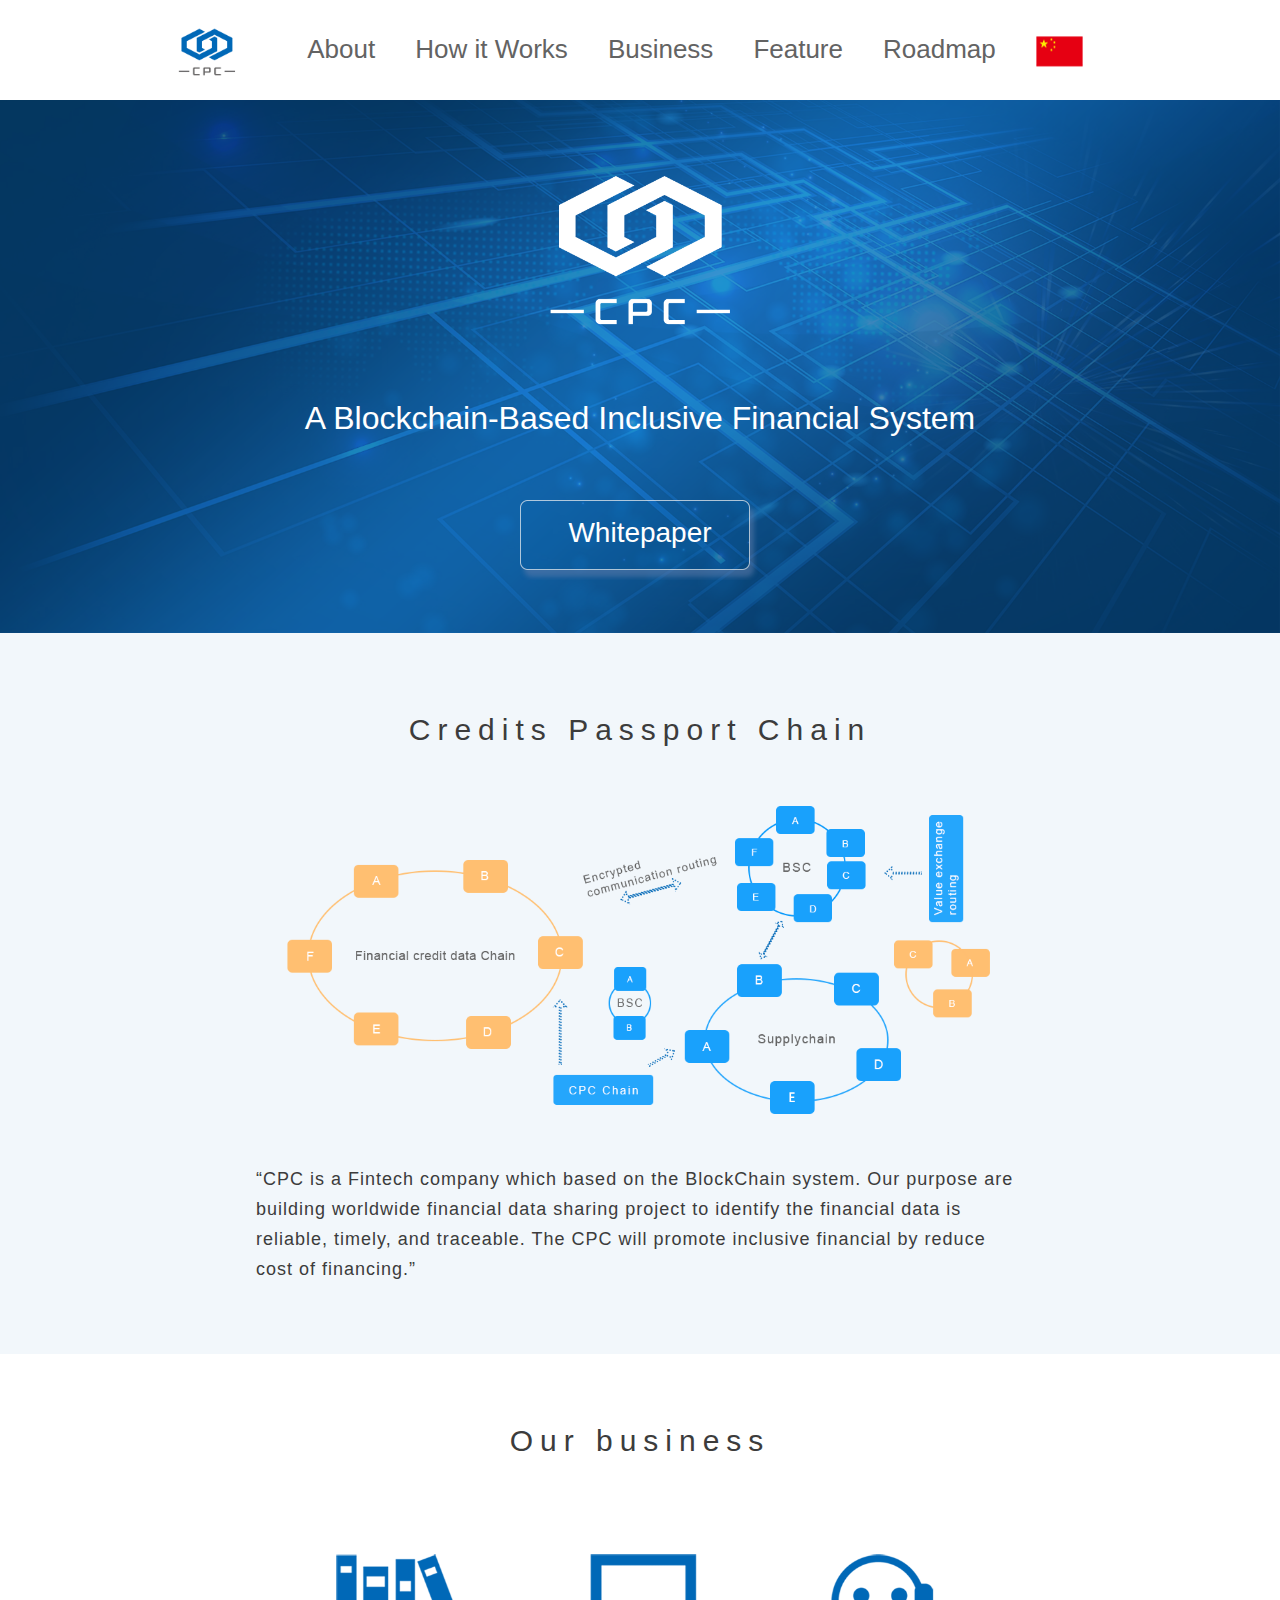
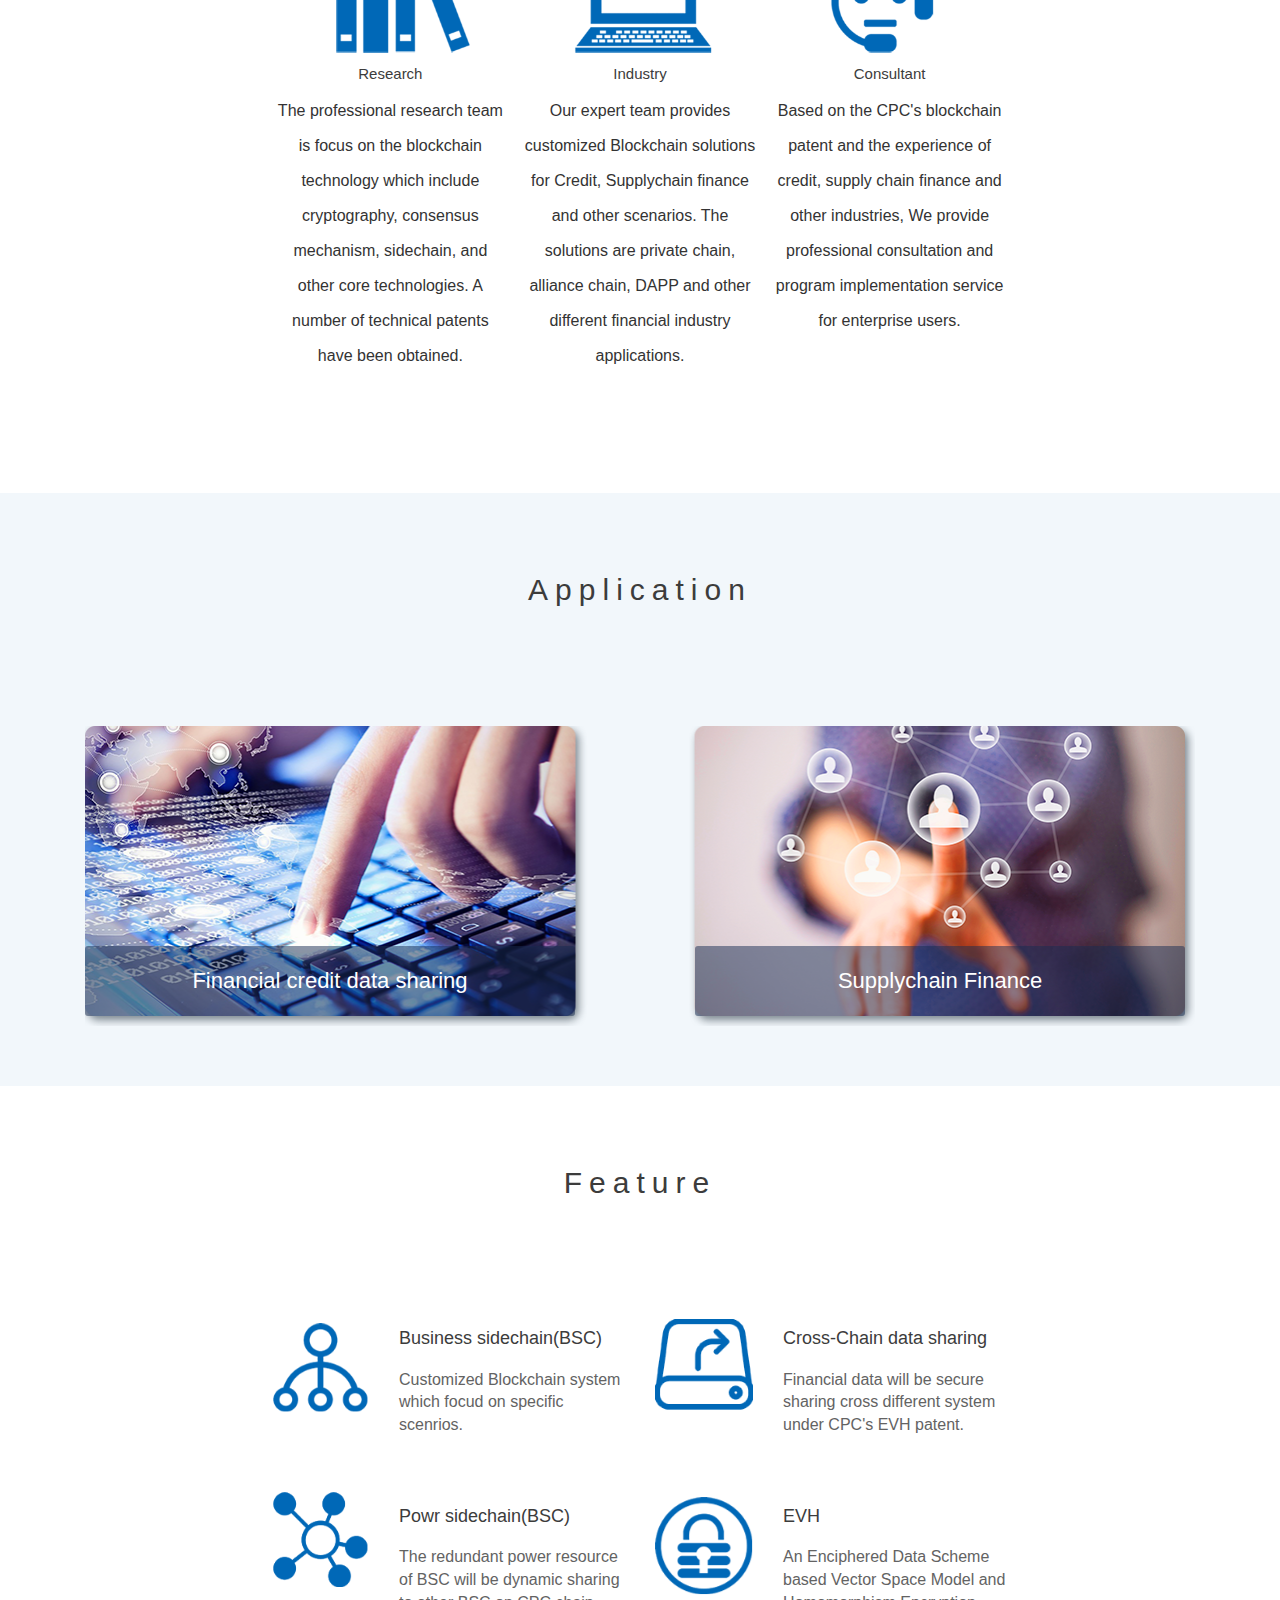
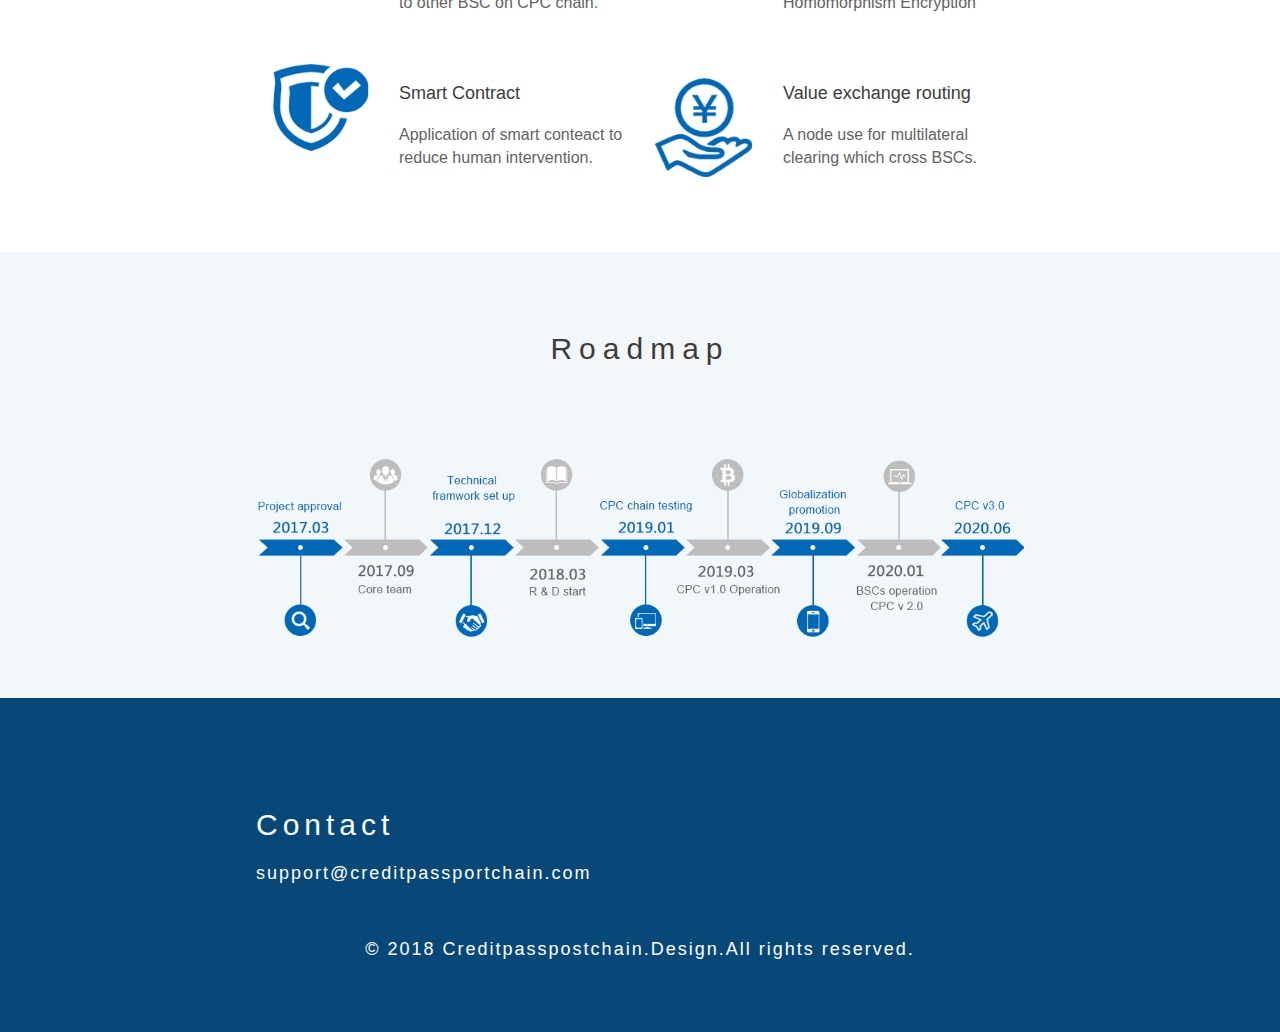
==== commit 2454c51b: "提交代码" ====
--- a/信证通/index.html
+++ b/信证通/index.html
@@ -52,13 +52,19 @@
                         <img class="bannerLogo" src="image/bannerLogoE.png" alt="">
                     </h6>
                     <h2 class="blockchain"> A Blockchain-Based Inclusive Financial System</h2>
-                    <div class="btnBox">
-
-                        <a href="Creditpassportchain(CPC)v2.4.6.pdf">
-                            <div class="btnRight fl">Whitepaper</div>
-                        </a>
-
-                    </div>
+                    <table class="s_hd">
+                        <tbody>
+                        <tr>
+                            <td style="margin:0;padding:0;">
+                                <div class="btnBox">
+                                    <a href="Creditpassportchain(CPC)v2.4.6.pdf">
+                                        <div class="btnRight">Whitepaper</div>
+                                    </a>
+                                </div>
+                            </td>
+                        </tr>
+                        </tbody>
+                    </table>
                 </div>
             </div>
             <img style="width:100%;" src="image/bannerBg.png">
--- a/信证通/css/index.css
+++ b/信证通/css/index.css
@@ -54,27 +54,26 @@
 }
 
 .btnBox {
-    height: 92px;
+    height: 80px;
+    width: 240px;
 }
 
 .btnRight {
+    background: url(../image/btnBg1.png);
+    background-size: 100% 100%;
+    position: absolute;
+    bottom: 10%;
+    color: #fff;
+    height: 80px;
+    width: 240px;
+    font-size: 28px;
+    text-align: center;
+    line-height: 65px;
+}
+.btnRight:hover {
     background: url(../image/btnBg2.png);
     background-size: 100% 100%;
-    position: absolute;
-    /*left: 42%;*/
-    bottom: 10%;
-    float: left;
-    left: 50%;
-    transform: translateX(-50%);
-    /*height: 92px;*/
-    height: 92px;
-    width: 200px;
-    color: #fff;
-    font-size: 28px;
-    text-align: center;
-    line-height: 84px;
-}
-
+}
 .bannerLogo {
     width: 15%;
     left: 42.5%;
